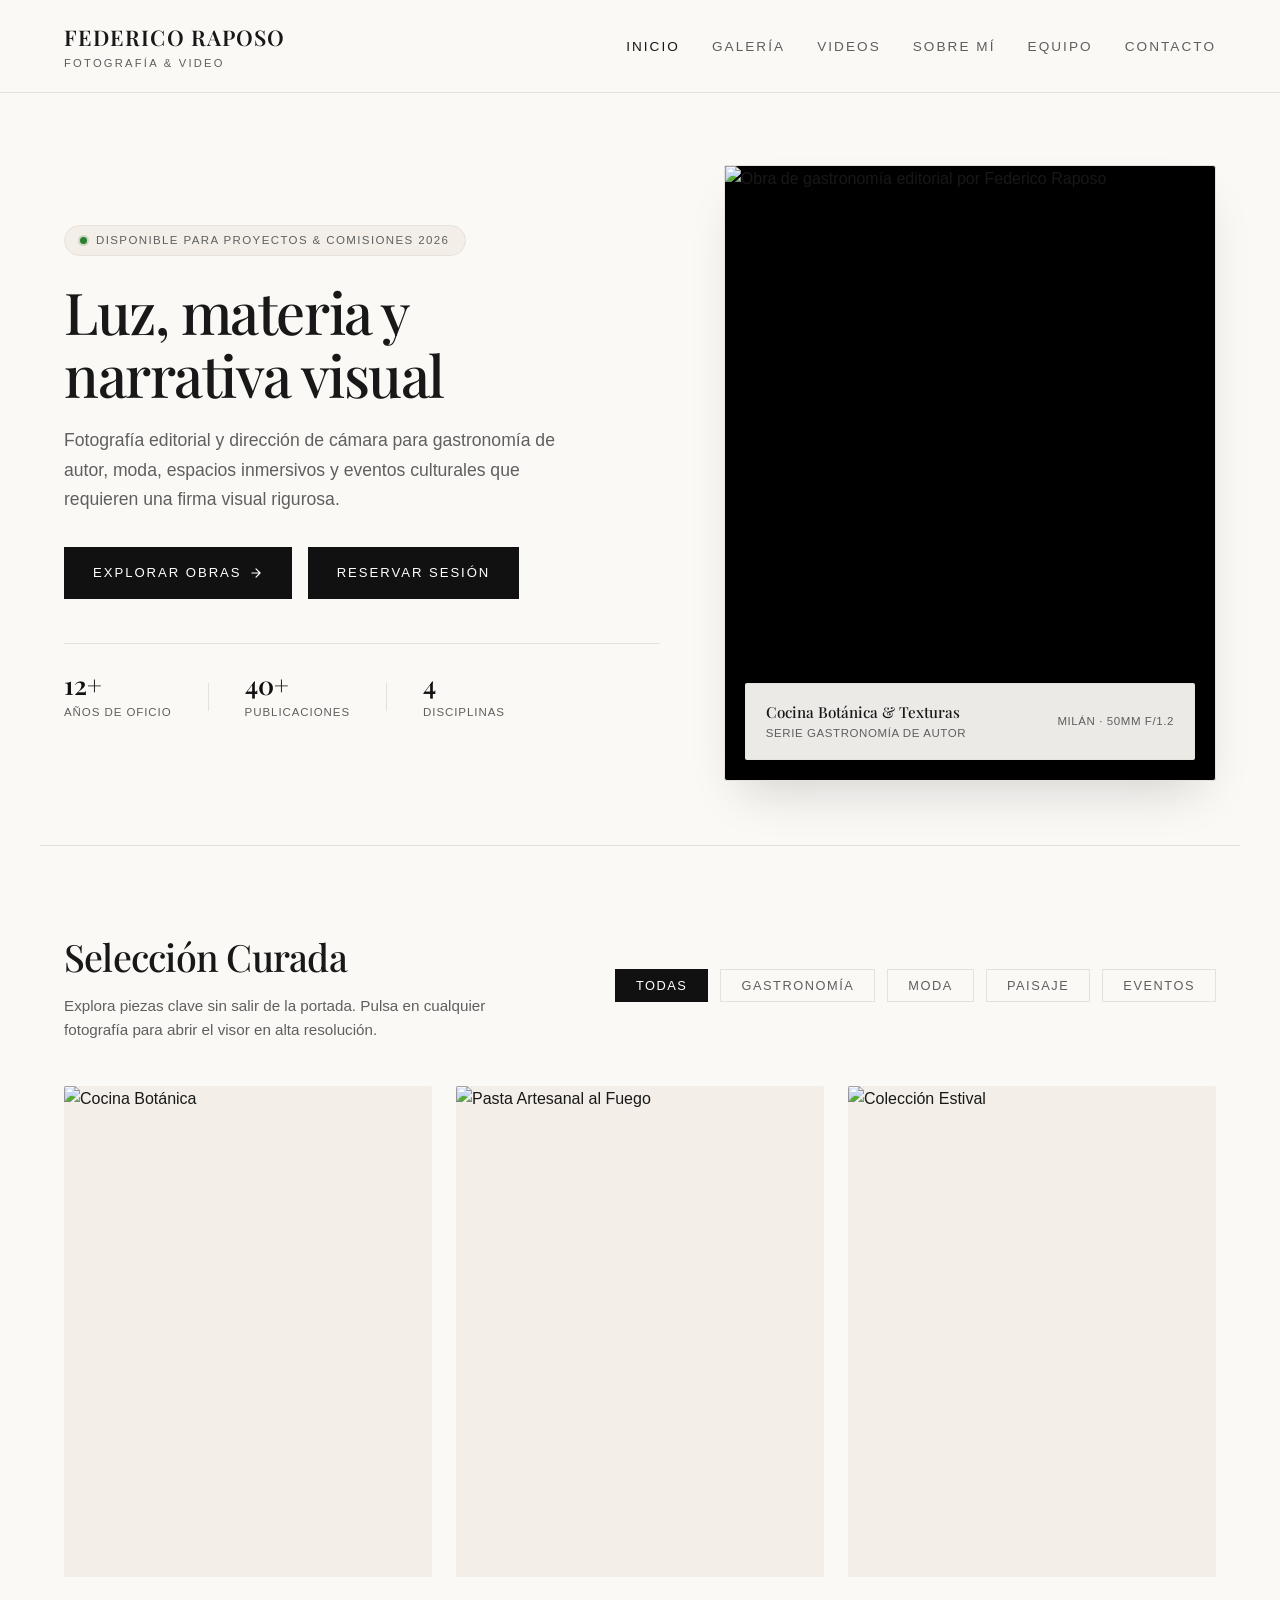
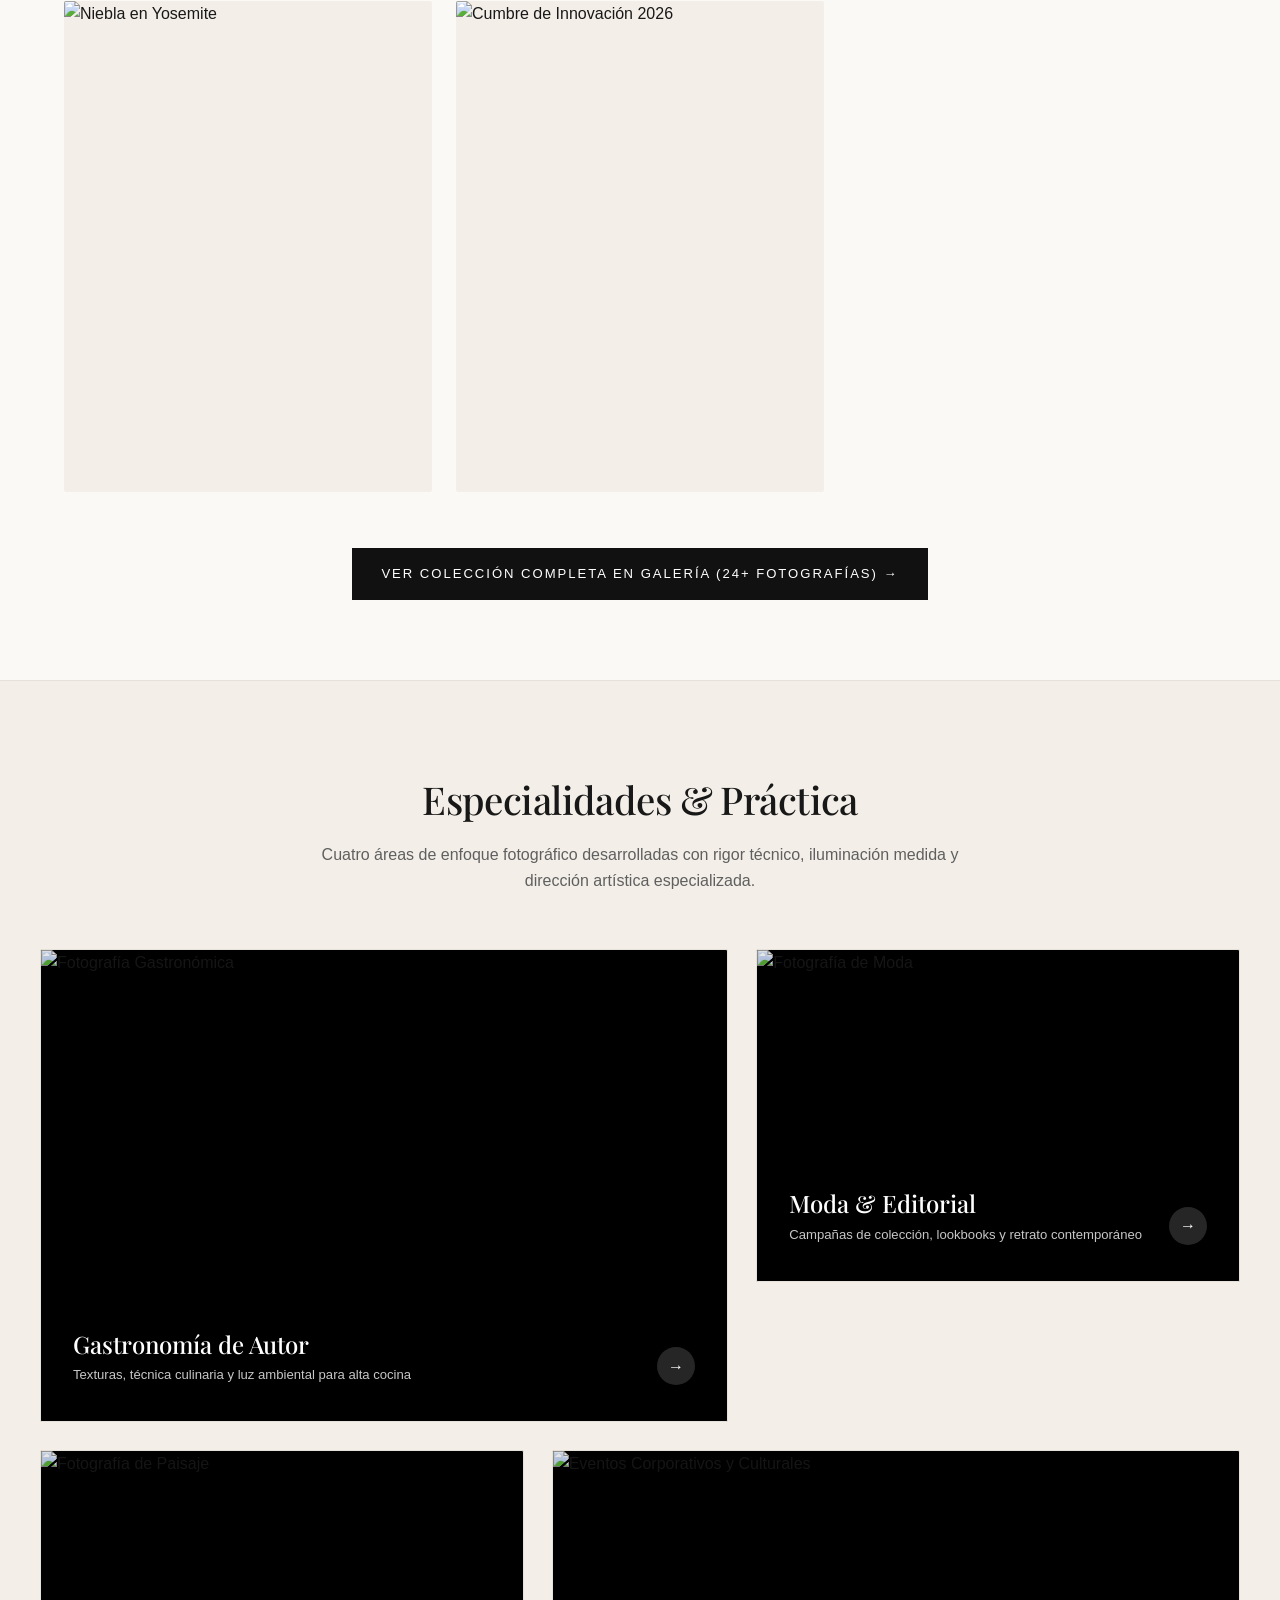
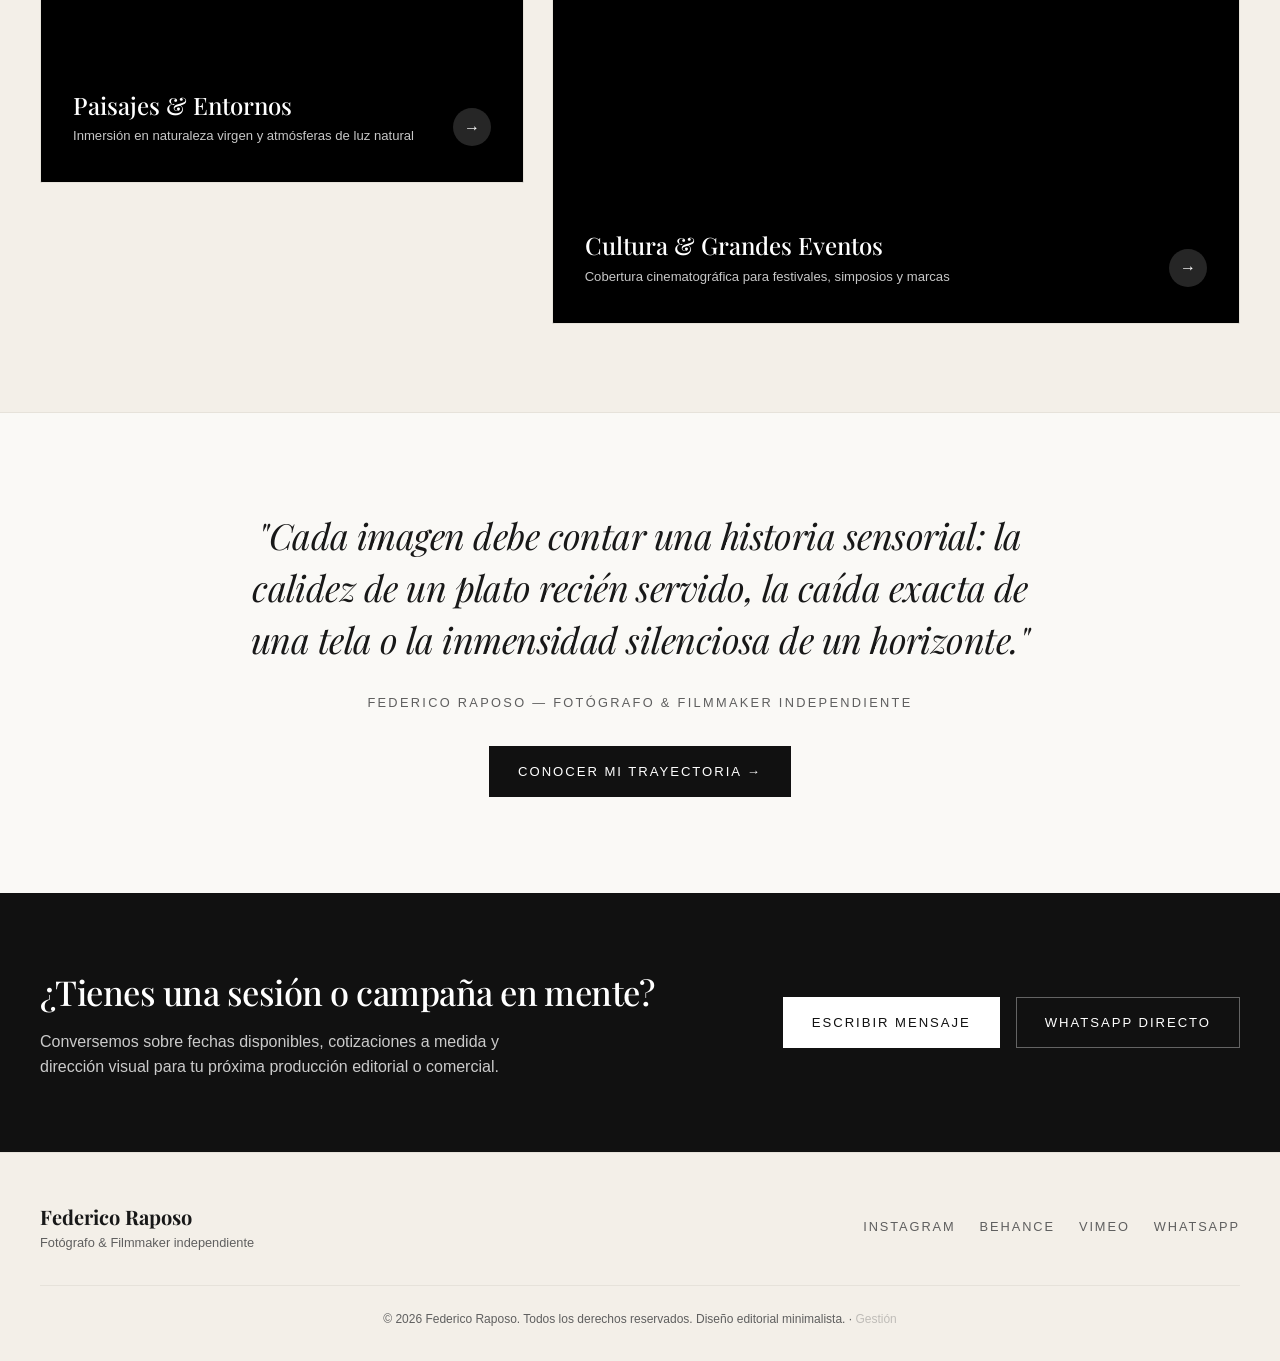
==== index.html @ 72585185 "feat: portfolio con panel de administracion Decap CMS" ====
<!DOCTYPE html>
<html lang="es">
<head>
  <meta charset="UTF-8">
  <meta name="viewport" content="width=device-width, initial-scale=1.0">
  <title>Federico Raposo | Fotógrafo Editorial & Audiovisual</title>
  <link rel="preconnect" href="https://fonts.googleapis.com">
  <link rel="preconnect" href="https://fonts.gstatic.com" crossorigin>
  <link href="https://fonts.googleapis.com/css2?family=Playfair+Display:ital,wght@0,400;0,500;0,600;1,400&display=swap" rel="stylesheet">
  <link rel="stylesheet" href="css/style.css">
</head>
<body>

  <!-- NAVEGACIÓN -->
  <header class="header">
    <div class="nav-container">
      <a href="index.html" class="logo">
        Federico Raposo
        <span>Fotografía & Video</span>
      </a>
      <button class="nav-toggle" aria-label="Abrir menú">
        <span></span>
        <span></span>
        <span></span>
      </button>
      <ul class="nav-links">
        <li><a href="index.html" class="active">Inicio</a></li>
        <li><a href="galeria.html">Galería</a></li>
        <li><a href="videos.html">Videos</a></li>
        <li><a href="sobre-mi.html">Sobre Mí</a></li>
        <li><a href="equipo.html">Equipo</a></li>
        <li><a href="contacto.html">Contacto</a></li>
      </ul>
    </div>
  </header>

  <main>
    <!-- HERO EDITORIAL SPLIT -->
    <section class="hero-editorial-section container">
      <div class="hero-editorial-grid">
        <div class="hero-text">
          <div class="status-badge">
            <span class="status-dot"></span>
            Disponible para proyectos &amp; comisiones 2026
          </div>
          <h1 class="hero-editorial-title">
            Luz, materia y narrativa visual
          </h1>
          <p class="hero-editorial-desc">
            Fotografía editorial y dirección de cámara para gastronomía de autor, moda, espacios inmersivos y eventos culturales que requieren una firma visual rigurosa.
          </p>
          <div class="hero-cta-group">
            <a href="galeria.html" class="btn">
              Explorar Obras
              <svg width="14" height="14" viewBox="0 0 24 24" fill="none" stroke="currentColor" stroke-width="2" stroke-linecap="round" stroke-linejoin="round"><path d="M5 12h14M12 5l7 7-7 7"/></svg>
            </a>
            <a href="contacto.html" class="btn btn-secondary">
              Reservar Sesión
            </a>
          </div>
          <div class="hero-stat-row">
            <div class="stat-metric">
              <span class="num">12+</span>
              <span class="label">Años de oficio</span>
            </div>
            <div class="stat-divider"></div>
            <div class="stat-metric">
              <span class="num">40+</span>
              <span class="label">Publicaciones</span>
            </div>
            <div class="stat-divider"></div>
            <div class="stat-metric">
              <span class="num">4</span>
              <span class="label">Disciplinas</span>
            </div>
          </div>
        </div>

        <div class="hero-visual-frame">
          <div class="hero-visual-wrapper">
            <img src="https://images.unsplash.com/photo-1504674900247-0877df9cc836?auto=format&fit=crop&w=1200&q=85" alt="Obra de gastronomía editorial por Federico Raposo" loading="eager">
            <div class="hero-floating-card">
              <div>
                <div class="hero-floating-title">Cocina Botánica &amp; Texturas</div>
                <div class="hero-floating-meta">Serie Gastronomía de Autor</div>
              </div>
              <div class="hero-floating-meta">Milán · 50mm f/1.2</div>
            </div>
          </div>
        </div>
      </div>
    </section>

    <!-- SELECCIÓN CURADA (INTERACTIVA EN PORTADA) -->
    <section class="container curated-section">
      <div class="curated-header">
        <div>
          <h2>Selección Curada</h2>
          <p>Explora piezas clave sin salir de la portada. Pulsa en cualquier fotografía para abrir el visor en alta resolución.</p>
        </div>
        <div class="filter-bar curated-filter-bar">
          <button class="filter-btn active" data-filter="all">Todas</button>
          <button class="filter-btn" data-filter="gastronomia">Gastronomía</button>
          <button class="filter-btn" data-filter="moda">Moda</button>
          <button class="filter-btn" data-filter="paisaje">Paisaje</button>
          <button class="filter-btn" data-filter="eventos">Eventos</button>
        </div>
      </div>

      <div class="gallery-grid">
        <!-- 01 GASTRONOMÍA -->
        <div class="gallery-item" tabindex="0" role="button" aria-label="Ver fotografía ampliada" data-category="gastronomia">
          <img src="https://images.unsplash.com/photo-1540420773420-3366772f4999?auto=format&fit=crop&w=800&q=80" alt="Ensalada Gourmet y Texturas" loading="lazy">
          <div class="gallery-overlay">
            <h3 class="gallery-title">Cocina Botánica</h3>
            <p class="gallery-meta">Gastronomía · Sony A7R V · 50mm f/1.2 GM</p>
          </div>
        </div>

        <!-- 02 MODA -->
        <div class="gallery-item" tabindex="0" role="button" aria-label="Ver fotografía ampliada" data-category="moda">
          <img src="https://images.unsplash.com/photo-1490481651871-ab68de25d43d?auto=format&fit=crop&w=800&q=80" alt="Editorial Moda Vanguardia" loading="lazy">
          <div class="gallery-overlay">
            <h3 class="gallery-title">Colección de Otoño</h3>
            <p class="gallery-meta">Moda &amp; Retrato · Hasselblad X2D · 90mm f/2.5</p>
          </div>
        </div>

        <!-- 03 PAISAJE -->
        <div class="gallery-item" tabindex="0" role="button" aria-label="Ver fotografía ampliada" data-category="paisaje">
          <img src="https://images.unsplash.com/photo-1506744038136-46273834b3fb?auto=format&fit=crop&w=800&q=80" alt="Amanecer en Valle Glaciar" loading="lazy">
          <div class="gallery-overlay">
            <h3 class="gallery-title">Valle Glaciar</h3>
            <p class="gallery-meta">Paisaje Natural · Sony A7R V · 24-70mm f/2.8 GM</p>
          </div>
        </div>

        <!-- 04 EVENTOS -->
        <div class="gallery-item" tabindex="0" role="button" aria-label="Ver fotografía ampliada" data-category="eventos">
          <img src="https://images.unsplash.com/photo-1511578314322-379afb476865?auto=format&fit=crop&w=800&q=80" alt="Cumbre Internacional de Innovación" loading="lazy">
          <div class="gallery-overlay">
            <h3 class="gallery-title">Cumbre Cultural 2025</h3>
            <p class="gallery-meta">Eventos &amp; Cultura · Sony A1 · 70-200mm f/2.8 GM II</p>
          </div>
        </div>

        <!-- 05 GASTRONOMÍA -->
        <div class="gallery-item" tabindex="0" role="button" aria-label="Ver fotografía ampliada" data-category="gastronomia">
          <img src="https://images.unsplash.com/photo-1555396273-367ea4eb4db5?auto=format&fit=crop&w=800&q=80" alt="Servicio de Mesa y Emplatado" loading="lazy">
          <div class="gallery-overlay">
            <h3 class="gallery-title">Mesa de Degustación</h3>
            <p class="gallery-meta">Gastronomía · Sony A7R V · 35mm f/1.4 GM</p>
          </div>
        </div>

        <!-- 06 MODA -->
        <div class="gallery-item" tabindex="0" role="button" aria-label="Ver fotografía ampliada" data-category="moda">
          <img src="https://images.unsplash.com/photo-1539571696357-5a69c17a67c6?auto=format&fit=crop&w=800&q=80" alt="Retrato Editorial Luz Natural" loading="lazy">
          <div class="gallery-overlay">
            <h3 class="gallery-title">Retrato en Contraluz</h3>
            <p class="gallery-meta">Moda &amp; Retrato · Leica SL2 · 50mm f/1.4</p>
          </div>
        </div>
      </div>

      <div class="curated-footer-cta">
        <a href="galeria.html" class="btn btn-secondary">
          Ver Colección Completa en Galería (24+ Fotografías) &rarr;
        </a>
      </div>
    </section>

    <!-- MOSAICO ASIMÉTRICO DE DISCIPLINAS (SERIES) -->
    <section class="series-section">
      <div class="series-header">
        <h2>Especialidades &amp; Práctica</h2>
        <p>Cuatro áreas de enfoque fotográfico desarrolladas con rigor técnico, iluminación medida y dirección artística especializada.</p>
      </div>

      <div class="series-mosaic">
        <!-- GASTRONOMÍA (GRANDE) -->
        <a href="galeria.html#gastronomia" class="mosaic-card mosaic-card--gastronomia">
          <img src="https://images.unsplash.com/photo-1504674900247-0877df9cc836?auto=format&fit=crop&w=1000&q=80" alt="Fotografía Gastronómica" loading="lazy">
          <div class="mosaic-info">
            <div>
              <h3>Gastronomía de Autor</h3>
              <p>Texturas, técnica culinaria y luz ambiental para alta cocina</p>
            </div>
            <div class="mosaic-arrow" aria-hidden="true">&rarr;</div>
          </div>
        </a>

        <!-- MODA -->
        <a href="galeria.html#moda" class="mosaic-card mosaic-card--moda">
          <img src="https://images.unsplash.com/photo-1490481651871-ab68de25d43d?auto=format&fit=crop&w=800&q=80" alt="Fotografía de Moda" loading="lazy">
          <div class="mosaic-info">
            <div>
              <h3>Moda &amp; Editorial</h3>
              <p>Campañas de colección, lookbooks y retrato contemporáneo</p>
            </div>
            <div class="mosaic-arrow" aria-hidden="true">&rarr;</div>
          </div>
        </a>

        <!-- PAISAJE -->
        <a href="galeria.html#paisaje" class="mosaic-card mosaic-card--paisaje">
          <img src="https://images.unsplash.com/photo-1506744038136-46273834b3fb?auto=format&fit=crop&w=800&q=80" alt="Fotografía de Paisaje" loading="lazy">
          <div class="mosaic-info">
            <div>
              <h3>Paisajes &amp; Entornos</h3>
              <p>Inmersión en naturaleza virgen y atmósferas de luz natural</p>
            </div>
            <div class="mosaic-arrow" aria-hidden="true">&rarr;</div>
          </div>
        </a>

        <!-- EVENTOS (ANCHO) -->
        <a href="galeria.html#eventos" class="mosaic-card mosaic-card--eventos">
          <img src="https://images.unsplash.com/photo-1511578314322-379afb476865?auto=format&fit=crop&w=1000&q=80" alt="Eventos Corporativos y Culturales" loading="lazy">
          <div class="mosaic-info">
            <div>
              <h3>Cultura &amp; Grandes Eventos</h3>
              <p>Cobertura cinematográfica para festivales, simposios y marcas</p>
            </div>
            <div class="mosaic-arrow" aria-hidden="true">&rarr;</div>
          </div>
        </a>
      </div>
    </section>

    <!-- MANIFIESTO EDITORIAL -->
    <section class="manifesto-section">
      <div class="manifesto-content">
        <blockquote class="manifesto-quote">
          "Cada imagen debe contar una historia sensorial: la calidez de un plato recién servido, la caída exacta de una tela o la inmensidad silenciosa de un horizonte."
        </blockquote>
        <p class="manifesto-author">Federico Raposo — Fotógrafo &amp; Filmmaker Independiente</p>
        <a href="sobre-mi.html" class="btn btn-secondary">Conocer mi trayectoria &rarr;</a>
      </div>
    </section>

    <!-- STRIP DE CONTACTO RÁPIDO (USER COMFORT) -->
    <section class="contact-fast-strip">
      <div class="contact-fast-container">
        <div class="contact-fast-text">
          <h2>¿Tienes una sesión o campaña en mente?</h2>
          <p>Conversemos sobre fechas disponibles, cotizaciones a medida y dirección visual para tu próxima producción editorial o comercial.</p>
        </div>
        <div class="contact-fast-actions">
          <a href="contacto.html" class="btn btn-white">
            Escribir Mensaje
          </a>
          <a href="https://wa.me/" target="_blank" rel="noopener" class="btn btn-outline-white">
            WhatsApp Directo
          </a>
        </div>
      </div>
    </section>
  </main>

  <!-- MODAL LIGHTBOX (VISOR EN PANTALLA COMPLETA) -->
  <div id="lightbox" class="lightbox" role="dialog" aria-modal="true" aria-label="Visor de fotografía">
    <button class="lightbox-close" aria-label="Cerrar visor">&times;</button>
    <div class="lightbox-content">
      <img id="lightbox-img" src="data:image/svg+xml,%3Csvg xmlns='http://www.w3.org/2000/svg' viewBox='0 0 1 1'%3E%3C/svg%3E" alt="Ampliación de fotografía">
      <div id="lightbox-caption" class="lightbox-caption"></div>
    </div>
  </div>

  <!-- PIE DE PÁGINA -->
  <footer class="footer">
    <div class="footer-content">
      <div class="footer-brand">
        <h4>Federico Raposo</h4>
        <p>Fotógrafo &amp; Filmmaker independiente</p>
      </div>
      <div class="footer-social">
        <a href="#" target="_blank" rel="noopener">Instagram</a>
        <a href="#" target="_blank" rel="noopener">Behance</a>
        <a href="#" target="_blank" rel="noopener">Vimeo</a>
        <a href="https://wa.me/" target="_blank" rel="noopener">WhatsApp</a>
      </div>
    </div>
    <p class="footer-copy">&copy; 2026 Federico Raposo. Todos los derechos reservados. Diseño editorial minimalista. · <a href="admin/" style="opacity: 0.35; font-size: 0.75rem; color: inherit; text-decoration: none;" title="Panel de gestión de fotos">Gestión</a></p>
  </footer>

  <!-- Netlify Identity (Gestión de acceso y redirección a /admin/) -->
  <script src="https://identity.netlify.com/v1/netlify-identity-widget.js"></script>
  <script>
    if (window.netlifyIdentity) {
      window.netlifyIdentity.on("init", (user) => {
        if (!user) {
          window.netlifyIdentity.on("login", () => {
            document.location.href = "/admin/";
          });
        }
      });
    }
  </script>
  <script src="js/main.js"></script>
</body>
</html>
---- css/style.css ----
/* ==========================================================================
   PORTFOLIO DE FOTOGRAFÍA - ESTILO MINIMALISTA CLARO
   ========================================================================== */

:root {
  --bg: #faf9f6;
  --bg-card: #ffffff;
  --bg-alt: #f3efe8;
  --text: #181818;
  --text-muted: #5f5f5f;
  --border: #e6e2da;
  --accent: #111111;
  --accent-light: #f0ece3;
  --font-serif: "Playfair Display", Georgia, "Times New Roman", serif;
  --font-sans: -apple-system, BlinkMacSystemFont, "Segoe UI", Roboto, "Helvetica Neue", Arial, sans-serif;
  --max-width: 1200px;
  --ease-out: cubic-bezier(0.23, 1, 0.32, 1);
  --transition: background-color 0.25s var(--ease-out), color 0.25s var(--ease-out), border-color 0.25s var(--ease-out);
}

* {
  box-sizing: border-box;
  margin: 0;
  padding: 0;
}

html {
  scroll-behavior: smooth;
  scroll-padding-top: 90px;
}

body {
  font-family: var(--font-sans);
  background-color: var(--bg);
  color: var(--text);
  line-height: 1.6;
  min-height: 100vh;
  display: flex;
  flex-direction: column;
}

img {
  max-width: 100%;
  height: auto;
  display: block;
}

a {
  color: inherit;
  text-decoration: none;
  transition: var(--transition);
}

/* --------------------------------------------------------------------------
   HEADER & NAVEGACIÓN
   -------------------------------------------------------------------------- */
.header {
  position: sticky;
  top: 0;
  background-color: rgba(250, 249, 246, 0.95);
  backdrop-filter: blur(8px);
  border-bottom: 1px solid var(--border);
  z-index: 100;
}

.nav-container {
  max-width: var(--max-width);
  margin: 0 auto;
  padding: 1.25rem 1.5rem;
  display: flex;
  justify-content: space-between;
  align-items: center;
}

.logo {
  font-family: var(--font-serif);
  font-size: 1.35rem;
  font-weight: 600;
  letter-spacing: 0.05em;
  text-transform: uppercase;
}

.logo span {
  display: block;
  font-family: var(--font-sans);
  font-size: 0.7rem;
  font-weight: 400;
  color: var(--text-muted);
  letter-spacing: 0.2em;
}

.nav-links {
  display: flex;
  list-style: none;
  gap: 2rem;
  align-items: center;
}

.nav-links a {
  font-size: 0.85rem;
  text-transform: uppercase;
  letter-spacing: 0.15em;
  color: var(--text-muted);
  font-weight: 500;
  padding-bottom: 4px;
  position: relative;
}

.nav-links a:hover,
.nav-links a.active {
  color: var(--text);
}

.nav-links a::after {
  content: "";
  position: absolute;
  left: 0;
  bottom: 0;
  width: 0;
  height: 1.5px;
  background-color: var(--accent);
  transition: transform 0.3s var(--ease-out);
}

.nav-links a:hover::after,
.nav-links a.active::after {
  transform: scaleX(1);
}

.nav-toggle {
  display: none;
  background: none;
  border: none;
  cursor: pointer;
  padding: 0.5rem;
  flex-direction: column;
  gap: 5px;
}

.nav-toggle span {
  display: block;
  width: 24px;
  height: 2px;
  background-color: var(--text);
  transition: transform 0.3s var(--ease-out), opacity 0.25s ease;
}

/* --------------------------------------------------------------------------
   LAYOUT & SECCIONES GENERALES
   -------------------------------------------------------------------------- */
main {
  flex: 1;
}

.container {
  max-width: var(--max-width);
  margin: 0 auto;
  padding: 3rem 1.5rem;
}

.page-header {
  text-align: center;
  margin-bottom: 3.5rem;
}

.page-header h1 {
  font-family: var(--font-serif);
  font-size: 2.75rem;
  font-weight: 500;
  margin-bottom: 0.75rem;
  letter-spacing: -0.01em;
}

.page-header p {
  color: var(--text-muted);
  font-size: 1.05rem;
  max-width: 65ch;
  margin: 0 auto;
}

.btn {
  display: inline-block;
  padding: 0.85rem 1.75rem;
  background-color: var(--accent);
  color: #ffffff;
  font-size: 0.85rem;
  text-transform: uppercase;
  letter-spacing: 0.15em;
  border: 1px solid var(--accent);
  cursor: pointer;
  transition: background-color 0.25s var(--ease-out), color 0.25s var(--ease-out), border-color 0.25s var(--ease-out);
}

.btn:hover {
  background-color: transparent;
  color: var(--accent);
}

.btn:active {
  transform: scale(0.97);
}

.btn-secondary {
  background-color: transparent;
  color: var(--accent);
  border-color: var(--border);
}

.btn-secondary:hover {
  border-color: var(--accent);
}

/* --------------------------------------------------------------------------
   PORTADA EDITORIAL (INDEX) - NUEVO SISTEMA VISUAL
   -------------------------------------------------------------------------- */
.hero-editorial-section {
  padding: 4.5rem 1.5rem 4rem;
  border-bottom: 1px solid var(--border);
}

.hero-editorial-grid {
  display: grid;
  grid-template-columns: 1.15fr 0.95fr;
  gap: 4rem;
  align-items: center;
}

.status-badge {
  display: inline-flex;
  align-items: center;
  gap: 0.55rem;
  font-size: 0.72rem;
  letter-spacing: 0.12em;
  text-transform: uppercase;
  color: var(--text-muted);
  background-color: var(--bg-alt);
  border: 1px solid var(--border);
  padding: 0.35rem 0.95rem;
  border-radius: 999px;
  margin-bottom: 1.5rem;
  width: fit-content;
}

.status-dot {
  width: 7px;
  height: 7px;
  background-color: #2e7d32;
  border-radius: 50%;
  box-shadow: 0 0 0 2px rgba(46, 125, 50, 0.2);
}

.hero-editorial-title {
  font-family: var(--font-serif);
  font-size: clamp(2.5rem, 4.5vw, 3.85rem);
  font-weight: 500;
  line-height: 1.08;
  letter-spacing: -0.025em;
  margin-bottom: 1.35rem;
  text-wrap: balance;
  color: var(--text);
}

.hero-editorial-desc {
  font-size: 1.1rem;
  color: var(--text-muted);
  line-height: 1.68;
  max-width: 54ch;
  margin-bottom: 2rem;
}

.hero-cta-group {
  display: flex;
  align-items: center;
  gap: 1rem;
  flex-wrap: wrap;
  margin-bottom: 2.75rem;
}

.btn {
  display: inline-flex;
  align-items: center;
  gap: 0.45rem;
  padding: 0.9rem 1.75rem;
  background-color: var(--accent);
  color: #ffffff;
  font-size: 0.82rem;
  text-transform: uppercase;
  letter-spacing: 0.15em;
  border: 1px solid var(--accent);
  cursor: pointer;
  transition: transform 0.15s cubic-bezier(0.16, 1, 0.3, 1), background-color 0.2s ease, border-color 0.2s ease, color 0.2s ease;
}

.btn svg {
  transition: transform 0.25s var(--ease-out);
}

.btn:hover svg {
  transform: translateX(3px);
}

.hero-stat-row {
  display: flex;
  align-items: center;
  gap: 2.25rem;
  padding-top: 1.75rem;
  border-top: 1px solid var(--border);
}

.stat-metric {
  display: flex;
  flex-direction: column;
}

.stat-metric .num {
  font-family: var(--font-serif);
  font-size: 1.6rem;
  font-weight: 600;
  color: var(--accent);
  line-height: 1;
}

.stat-metric .label {
  font-size: 0.72rem;
  color: var(--text-muted);
  text-transform: uppercase;
  letter-spacing: 0.08em;
  margin-top: 0.35rem;
}

.stat-divider {
  width: 1px;
  height: 28px;
  background-color: var(--border);
}

/* Marco visual del Hero */
.hero-visual-frame {
  position: relative;
}

.hero-visual-wrapper {
  position: relative;
  border-radius: 3px;
  overflow: hidden;
  background-color: #000;
  aspect-ratio: 4 / 5;
  box-shadow: 0 24px 48px -18px rgba(18, 18, 18, 0.18);
  border: 1px solid var(--border);
}

.hero-visual-wrapper img {
  width: 100%;
  height: 100%;
  object-fit: cover;
  transition: transform 0.7s cubic-bezier(0.16, 1, 0.3, 1);
}

.hero-visual-wrapper:hover img {
  transform: scale(1.03);
}

.hero-floating-card {
  position: absolute;
  bottom: 1.25rem;
  left: 1.25rem;
  right: 1.25rem;
  background: rgba(250, 249, 246, 0.94);
  backdrop-filter: blur(12px);
  -webkit-backdrop-filter: blur(12px);
  padding: 1rem 1.25rem;
  border: 1px solid rgba(230, 226, 218, 0.8);
  border-radius: 2px;
  display: flex;
  justify-content: space-between;
  align-items: center;
  gap: 1rem;
}

.hero-floating-title {
  font-family: var(--font-serif);
  font-size: 0.95rem;
  font-weight: 500;
  color: var(--text);
}

.hero-floating-meta {
  font-size: 0.72rem;
  color: var(--text-muted);
  letter-spacing: 0.05em;
  text-transform: uppercase;
  white-space: nowrap;
}

/* --------------------------------------------------------------------------
   SELECCIÓN CURADA (HOME INTERACTIVA)
   -------------------------------------------------------------------------- */
.curated-section {
  padding-top: 5rem;
  padding-bottom: 5rem;
}

.curated-header {
  display: flex;
  justify-content: space-between;
  align-items: flex-end;
  margin-bottom: 2.75rem;
  gap: 2rem;
  flex-wrap: wrap;
}

.curated-header h2 {
  font-family: var(--font-serif);
  font-size: 2.35rem;
  font-weight: 500;
  letter-spacing: -0.02em;
  margin-bottom: 0.5rem;
}

.curated-header p {
  color: var(--text-muted);
  font-size: 0.95rem;
  max-width: 52ch;
  line-height: 1.6;
}

.curated-filter-bar {
  margin-bottom: 0;
}

.curated-footer-cta {
  text-align: center;
  margin-top: 3.5rem;
}

/* --------------------------------------------------------------------------
   MOSAICO ASIMÉTRICO DE DISCIPLINAS (SERIES)
   -------------------------------------------------------------------------- */
.series-section {
  background-color: var(--bg-alt);
  padding: 5.5rem 1.5rem;
  border-top: 1px solid var(--border);
  border-bottom: 1px solid var(--border);
}

.series-header {
  text-align: center;
  max-width: 650px;
  margin: 0 auto 3.5rem;
}

.series-header h2 {
  font-family: var(--font-serif);
  font-size: 2.4rem;
  font-weight: 500;
  letter-spacing: -0.015em;
  margin-bottom: 0.75rem;
}

.series-header p {
  color: var(--text-muted);
  font-size: 1rem;
}

.series-mosaic {
  max-width: var(--max-width);
  margin: 0 auto;
  display: grid;
  grid-template-columns: repeat(12, 1fr);
  gap: 1.75rem;
}

.mosaic-card {
  position: relative;
  overflow: hidden;
  border-radius: 2px;
  background-color: #000;
  display: block;
  text-decoration: none;
  border: 1px solid var(--border);
  transition: transform 0.3s cubic-bezier(0.16, 1, 0.3, 1), box-shadow 0.3s cubic-bezier(0.16, 1, 0.3, 1);
}

.mosaic-card:active {
  transform: scale(0.985);
}

.mosaic-card img {
  width: 100%;
  height: 100%;
  object-fit: cover;
  transition: transform 0.65s cubic-bezier(0.16, 1, 0.3, 1), opacity 0.3s ease;
  opacity: 0.9;
}

.mosaic-card:hover img {
  transform: scale(1.04);
  opacity: 0.8;
}

.mosaic-info {
  position: absolute;
  inset: auto 0 0 0;
  padding: 2.25rem 2rem;
  background: linear-gradient(to top, rgba(0, 0, 0, 0.85) 0%, rgba(0, 0, 0, 0.35) 60%, transparent 100%);
  color: #ffffff;
  display: flex;
  justify-content: space-between;
  align-items: flex-end;
}

.mosaic-info h3 {
  font-family: var(--font-serif);
  font-size: 1.5rem;
  font-weight: 500;
  line-height: 1.2;
}

.mosaic-info p {
  font-size: 0.82rem;
  color: rgba(255, 255, 255, 0.78);
  margin-top: 0.35rem;
}

.mosaic-arrow {
  width: 38px;
  height: 38px;
  border-radius: 50%;
  background: rgba(255, 255, 255, 0.15);
  backdrop-filter: blur(6px);
  -webkit-backdrop-filter: blur(6px);
  display: flex;
  align-items: center;
  justify-content: center;
  transition: transform 0.25s var(--ease-out), background-color 0.25s var(--ease-out), color 0.25s ease;
  flex-shrink: 0;
  color: #ffffff;
}

.mosaic-card:hover .mosaic-arrow {
  transform: translateX(4px);
  background: #ffffff;
  color: #111111;
}

/* Distribución asimétrica editorial */
.mosaic-card--gastronomia {
  grid-column: span 7;
  aspect-ratio: 16 / 11;
}

.mosaic-card--moda {
  grid-column: span 5;
  aspect-ratio: 16 / 11;
}

.mosaic-card--paisaje {
  grid-column: span 5;
  aspect-ratio: 16 / 11;
}

.mosaic-card--eventos {
  grid-column: span 7;
  aspect-ratio: 16 / 11;
}

/* --------------------------------------------------------------------------
   FILOSOFÍA / MANIFIESTO
   -------------------------------------------------------------------------- */
.manifesto-section {
  padding: 6rem 1.5rem;
  text-align: center;
  background-color: var(--bg);
}

.manifesto-content {
  max-width: 780px;
  margin: 0 auto;
}

.manifesto-quote {
  font-family: var(--font-serif);
  font-size: clamp(1.6rem, 3.2vw, 2.25rem);
  line-height: 1.45;
  font-style: italic;
  margin-bottom: 1.75rem;
  color: var(--text);
  letter-spacing: -0.015em;
}

.manifesto-author {
  font-size: 0.8rem;
  letter-spacing: 0.18em;
  text-transform: uppercase;
  color: var(--text-muted);
  margin-bottom: 2rem;
}

/* --------------------------------------------------------------------------
   STRIP DE CONTACTO RÁPIDO (USER COMFORT)
   -------------------------------------------------------------------------- */
.contact-fast-strip {
  background-color: var(--accent);
  color: #ffffff;
  padding: 4.5rem 1.5rem;
}

.contact-fast-container {
  max-width: var(--max-width);
  margin: 0 auto;
  display: flex;
  justify-content: space-between;
  align-items: center;
  gap: 2.5rem;
  flex-wrap: wrap;
}

.contact-fast-text h2 {
  font-family: var(--font-serif);
  font-size: 2.15rem;
  font-weight: 500;
  margin-bottom: 0.5rem;
  color: #ffffff;
  letter-spacing: -0.015em;
}

.contact-fast-text p {
  color: rgba(255, 255, 255, 0.78);
  font-size: 1rem;
  max-width: 52ch;
  line-height: 1.6;
}

.contact-fast-actions {
  display: flex;
  gap: 1rem;
  flex-wrap: wrap;
}

.btn-white {
  background-color: #ffffff;
  color: #111111;
  border-color: #ffffff;
}

.btn-white:hover {
  background-color: transparent;
  color: #ffffff;
}

.btn-outline-white {
  background-color: transparent;
  color: #ffffff;
  border-color: rgba(255, 255, 255, 0.35);
}

.btn-outline-white:hover {
  border-color: #ffffff;
}

/* --------------------------------------------------------------------------
   GALERÍA CON FILTROS
   -------------------------------------------------------------------------- */
.filter-bar {
  display: flex;
  justify-content: center;
  flex-wrap: wrap;
  gap: 0.75rem;
  margin-bottom: 2.5rem;
}

.filter-btn {
  background: none;
  border: 1px solid var(--border);
  padding: 0.5rem 1.25rem;
  font-size: 0.8rem;
  text-transform: uppercase;
  letter-spacing: 0.12em;
  cursor: pointer;
  color: var(--text-muted);
  transition: background-color 0.25s var(--ease-out), color 0.25s var(--ease-out), border-color 0.25s var(--ease-out);
}

.filter-btn {
  background: none;
  border: 1px solid var(--border);
  padding: 0.5rem 1.25rem;
  font-size: 0.8rem;
  text-transform: uppercase;
  letter-spacing: 0.12em;
  cursor: pointer;
  color: var(--text-muted);
  transition: background-color 0.25s var(--ease-out), color 0.25s var(--ease-out), border-color 0.25s var(--ease-out);
}

.filter-btn:hover,
.filter-btn.active {
  background-color: var(--accent);
  color: #ffffff;
  border-color: var(--accent);
}

.filter-btn:active {
  transform: scale(0.96);
}

.gallery-grid {
  display: grid;
  grid-template-columns: repeat(auto-fill, minmax(320px, 1fr));
  gap: 1.5rem;
}

.gallery-item {
  position: relative;
  overflow: hidden;
  background-color: var(--bg-alt);
  aspect-ratio: 3 / 4;
  cursor: pointer;
  border-radius: 2px;
  display: block;
}

.gallery-item img {
  width: 100%;
  height: 100%;
  object-fit: cover;
  transition: transform 0.4s var(--ease-out);
}

.gallery-item:hover img {
  transform: scale(1.04);
}

.gallery-overlay {
  position: absolute;
  inset: 0;
  background: rgba(0, 0, 0, 0.45);
  display: flex;
  flex-direction: column;
  justify-content: flex-end;
  padding: 1.5rem;
  color: #ffffff;
  opacity: 0;
  transition: opacity 0.35s var(--ease-out);
}

.gallery-item:focus-visible {
  outline: 2px solid var(--accent);
  outline-offset: 2px;
}

.gallery-item:hover .gallery-overlay,
.gallery-item:focus-visible .gallery-overlay {
  opacity: 1;
}

.gallery-overlay h3,
.gallery-overlay h4 {
  font-family: var(--font-serif);
  font-size: 1.25rem;
  font-weight: 400;
  margin-bottom: 0.25rem;
  color: #ffffff;
}

.gallery-overlay span,
.gallery-overlay .gallery-meta {
  font-size: 0.78rem;
  letter-spacing: 0.02em;
  color: rgba(255, 255, 255, 0.85);
}

.gallery-overlay .gear-tag {
  font-size: 0.7rem;
  opacity: 0.7;
  margin-top: 0.3rem;
  font-style: italic;
}

/* --------------------------------------------------------------------------
   VIDEOS & REELS
   -------------------------------------------------------------------------- */
.videos-grid {
  display: grid;
  grid-template-columns: repeat(auto-fit, minmax(350px, 1fr));
  gap: 2rem;
}

.video-card {
  background-color: var(--bg-card);
  border: 1px solid var(--border);
  overflow: hidden;
  border-radius: 2px;
}

.video-wrapper {
  position: relative;
  aspect-ratio: 16 / 9;
  background-color: #000000;
  overflow: hidden;
}

.video-wrapper video {
  width: 100%;
  height: 100%;
  object-fit: cover;
}

.video-meta {
  padding: 1.25rem 1.5rem;
}

.video-tag {
  font-size: 0.7rem;
  text-transform: uppercase;
  letter-spacing: 0.15em;
  color: var(--text-muted);
  display: block;
  margin-bottom: 0.4rem;
}

.video-meta h3 {
  font-family: var(--font-serif);
  font-size: 1.35rem;
  font-weight: 500;
  margin-bottom: 0.5rem;
}

.video-meta p {
  font-size: 0.9rem;
  color: var(--text-muted);
}

/* --------------------------------------------------------------------------
   SOBRE MÍ (BIOGRAFÍA)
   -------------------------------------------------------------------------- */
.about-grid {
  display: grid;
  grid-template-columns: 1fr 1.2fr;
  gap: 4rem;
  align-items: center;
}

.about-photo img {
  width: 100%;
  aspect-ratio: 3 / 4;
  object-fit: cover;
  border-radius: 2px;
}

.about-content h2 {
  font-family: var(--font-serif);
  font-size: 2.4rem;
  font-weight: 500;
  margin-bottom: 1.25rem;
  line-height: 1.2;
}

.about-lead {
  font-size: 1.15rem;
  color: var(--text);
  font-weight: 400;
  margin-bottom: 1.25rem;
  line-height: 1.7;
}

.about-content p {
  color: var(--text-muted);
  margin-bottom: 1.25rem;
  line-height: 1.8;
}

.about-stats {
  display: grid;
  grid-template-columns: repeat(3, 1fr);
  gap: 1.5rem;
  margin-top: 2.5rem;
  padding-top: 2rem;
  border-top: 1px solid var(--border);
}

.stat-item h3 {
  font-family: var(--font-serif);
  font-size: 2rem;
  font-weight: 500;
  color: var(--accent);
}

.stat-item p {
  font-size: 0.8rem;
  text-transform: uppercase;
  letter-spacing: 0.1em;
  color: var(--text-muted);
  margin-bottom: 0;
}

/* --------------------------------------------------------------------------
   EQUIPO & HERRAMIENTAS
   -------------------------------------------------------------------------- */
.gear-grid {
  display: grid;
  grid-template-columns: repeat(auto-fit, minmax(280px, 1fr));
  gap: 2rem;
}

.gear-category {
  background-color: var(--bg-card);
  border: 1px solid var(--border);
  padding: 2rem;
  border-radius: 2px;
}

.gear-category h3 {
  font-family: var(--font-serif);
  font-size: 1.35rem;
  margin-bottom: 1.25rem;
  padding-bottom: 0.75rem;
  border-bottom: 1px solid var(--border);
  display: flex;
  align-items: center;
  gap: 0.75rem;
}

.gear-list {
  list-style: none;
}

.gear-item {
  padding: 0.85rem 0;
  border-bottom: 1px dashed var(--border);
}

.gear-item:last-child {
  border-bottom: none;
}

.gear-name {
  font-weight: 500;
  font-size: 0.95rem;
  display: block;
}

.gear-desc {
  font-size: 0.8rem;
  color: var(--text-muted);
}

/* --------------------------------------------------------------------------
   CONTACTO
   -------------------------------------------------------------------------- */
.contact-grid {
  display: grid;
  grid-template-columns: 1fr 1.3fr;
  gap: 4rem;
}

.contact-info h2 {
  font-family: var(--font-serif);
  font-size: 2.2rem;
  margin-bottom: 1rem;
}

.contact-info p {
  color: var(--text-muted);
  margin-bottom: 2rem;
  line-height: 1.7;
}

.contact-details {
  list-style: none;
  margin-bottom: 2rem;
}

.contact-details li {
  margin-bottom: 1rem;
  font-size: 0.95rem;
}

.contact-details strong {
  display: block;
  font-size: 0.75rem;
  text-transform: uppercase;
  letter-spacing: 0.15em;
  color: var(--text-muted);
}

.contact-form {
  background-color: var(--bg-card);
  padding: 2.5rem;
  border: 1px solid var(--border);
  border-radius: 2px;
}

.form-group {
  margin-bottom: 1.5rem;
}

.form-group label {
  display: block;
  font-size: 0.75rem;
  text-transform: uppercase;
  letter-spacing: 0.12em;
  color: var(--text);
  margin-bottom: 0.5rem;
  font-weight: 500;
}

.form-control {
  width: 100%;
  padding: 0.85rem 1rem;
  background-color: var(--bg);
  border: 1px solid var(--border);
  font-family: inherit;
  font-size: 0.95rem;
  color: var(--text);
  transition: var(--transition);
}

.form-control:focus {
  outline: none;
  border-color: var(--accent);
  background-color: #ffffff;
}

textarea.form-control {
  resize: vertical;
  min-height: 130px;
}

/* --------------------------------------------------------------------------
   MODAL LIGHTBOX (VISOR DE FOTOS)
   -------------------------------------------------------------------------- */
.lightbox {
  position: fixed;
  inset: 0;
  background-color: rgba(18, 18, 18, 0.92);
  z-index: 999;
  display: none;
  align-items: center;
  justify-content: center;
  padding: 2rem;
}

.lightbox.active {
  display: flex;
}

.lightbox-content {
  max-width: 90vw;
  max-height: 85vh;
  position: relative;
  text-align: center;
}

.lightbox-content img {
  max-height: 80vh;
  max-width: 90vw;
  margin: 0 auto;
  box-shadow: 0 10px 40px rgba(0, 0, 0, 0.5);
}

.lightbox-caption {
  color: #ffffff;
  margin-top: 1rem;
  font-size: 0.9rem;
  font-family: var(--font-serif);
  letter-spacing: 0.05em;
}

.lightbox-close {
  position: absolute;
  top: 1.5rem;
  right: 2rem;
  background: none;
  border: none;
  color: #ffffff;
  font-size: 2.5rem;
  cursor: pointer;
  line-height: 1;
  transition: var(--transition);
}

.lightbox-close:hover {
  opacity: 0.7;
}

/* --------------------------------------------------------------------------
   NAVEGACIÓN MOBILE (ANIMACIÓN BURBUJA)
   -------------------------------------------------------------------------- */
.nav-toggle span {
  display: block;
  width: 24px;
  height: 2px;
  background-color: var(--text);
  transition: transform 0.3s var(--ease-out), opacity 0.25s ease;
}

.nav-toggle.open span:nth-child(1) {
  transform: translateY(7px) rotate(45deg);
}

.nav-toggle.open span:nth-child(2) {
  opacity: 0;
}

.nav-toggle.open span:nth-child(3) {
  transform: translateY(-7px) rotate(-45deg);
}

/* --------------------------------------------------------------------------
   FOOTER
   -------------------------------------------------------------------------- */
.footer {
  background-color: var(--bg-alt);
  border-top: 1px solid var(--border);
  padding: 3rem 1.5rem 2rem;
  margin-top: auto;
}

.footer-content {
  max-width: var(--max-width);
  margin: 0 auto;
  display: flex;
  justify-content: space-between;
  align-items: center;
  flex-wrap: wrap;
  gap: 1.5rem;
  padding-bottom: 2rem;
  border-bottom: 1px solid var(--border);
}

.footer-brand h4 {
  font-family: var(--font-serif);
  font-size: 1.25rem;
}

.footer-brand p {
  font-size: 0.8rem;
  color: var(--text-muted);
}

.footer-social {
  display: flex;
  gap: 1.5rem;
}

.footer-social a {
  font-size: 0.8rem;
  text-transform: uppercase;
  letter-spacing: 0.15em;
  color: var(--text-muted);
}

.footer-social a:hover {
  color: var(--text);
}

.footer-copy {
  max-width: var(--max-width);
  margin: 1.5rem auto 0;
  text-align: center;
  font-size: 0.75rem;
  color: var(--text-muted);
}

/* --------------------------------------------------------------------------
   RESPONSIVE DESIGN
   -------------------------------------------------------------------------- */
@media (max-width: 992px) {
  .hero-editorial-grid {
    grid-template-columns: 1fr;
    gap: 3rem;
  }

  .hero-editorial-desc {
    max-width: 100%;
  }

  .mosaic-card--gastronomia,
  .mosaic-card--moda,
  .mosaic-card--paisaje,
  .mosaic-card--eventos {
    grid-column: span 6;
    aspect-ratio: 4 / 3;
  }
}

@media (max-width: 900px) {
  .about-grid,
  .contact-grid {
    grid-template-columns: 1fr;
    gap: 2.5rem;
  }

  .curated-header {
    flex-direction: column;
    align-items: flex-start;
    gap: 1.5rem;
  }

  .contact-fast-container {
    flex-direction: column;
    align-items: flex-start;
  }
}

@media (max-width: 768px) {
  .nav-toggle {
    display: flex;
  }

  .nav-links {
    position: absolute;
    top: 100%;
    left: 0;
    right: 0;
    background-color: var(--bg);
    border-bottom: 1px solid var(--border);
    flex-direction: column;
    padding: 1.5rem;
    gap: 1.25rem;
    display: none;
  }

  .nav-links.open {
    display: flex;
  }

  .about-stats {
    grid-template-columns: 1fr;
    gap: 1rem;
  }

  .hero-editorial-section {
    padding: 2.5rem 1.25rem 3rem;
  }

  .hero-stat-row {
    flex-wrap: wrap;
    gap: 1.25rem;
  }

  .stat-divider {
    display: none;
  }

  .mosaic-card--gastronomia,
  .mosaic-card--moda,
  .mosaic-card--paisaje,
  .mosaic-card--eventos {
    grid-column: span 12;
    aspect-ratio: 16 / 10;
  }

  .hero-floating-card {
    position: relative;
    bottom: auto;
    left: auto;
    right: auto;
    margin-top: 0.75rem;
    background: var(--bg-card);
  }
}

/* --------------------------------------------------------------------------
   ACCESIBILIDAD, FOCO & MICROINTERACCIONES TÁCTILES
   -------------------------------------------------------------------------- */
:focus-visible {
  outline: 2px solid var(--accent);
  outline-offset: 3px;
}

.btn:active,
.filter-btn:active,
.mosaic-card:active {
  transform: scale(0.97);
}

@media (prefers-reduced-motion: reduce) {
  *, *::before, *::after {
    animation-duration: 0.01ms !important;
    animation-iteration-count: 1 !important;
    transition-duration: 0.01ms !important;
    scroll-behavior: auto !important;
  }
}
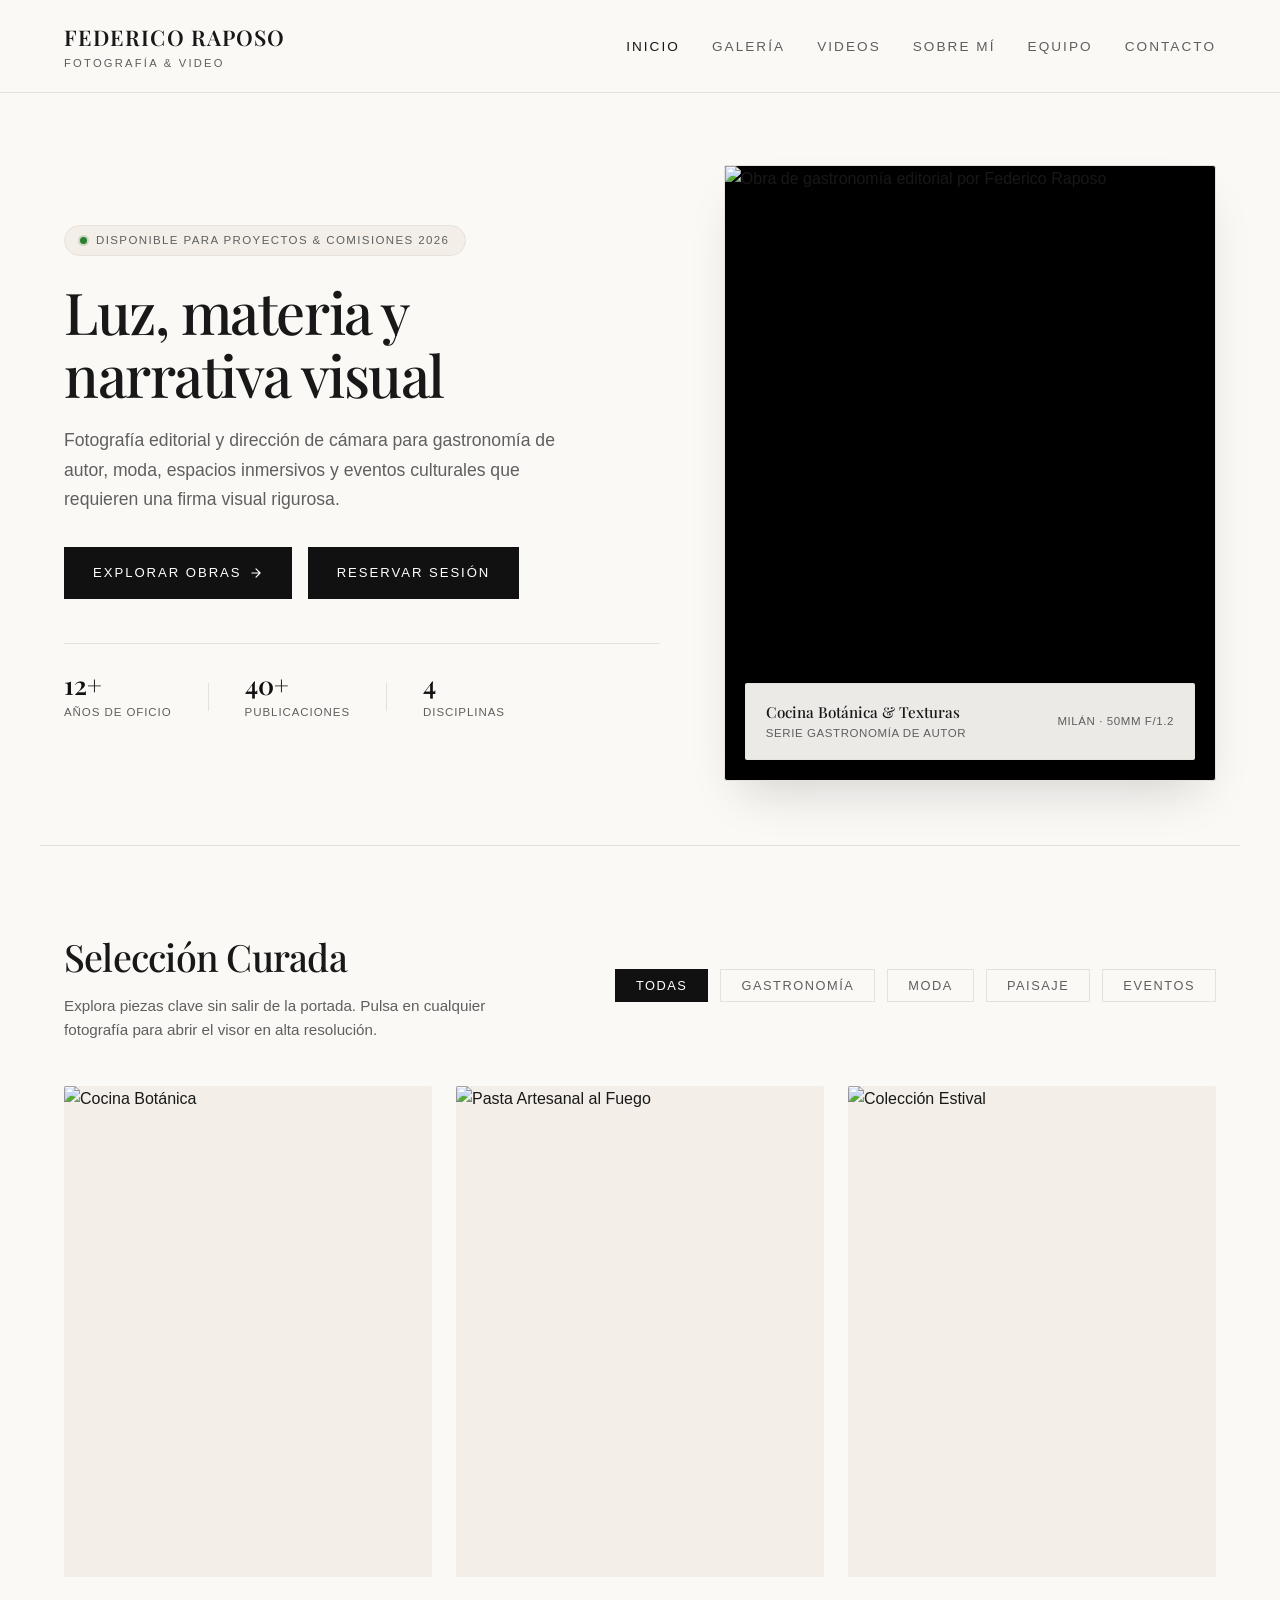
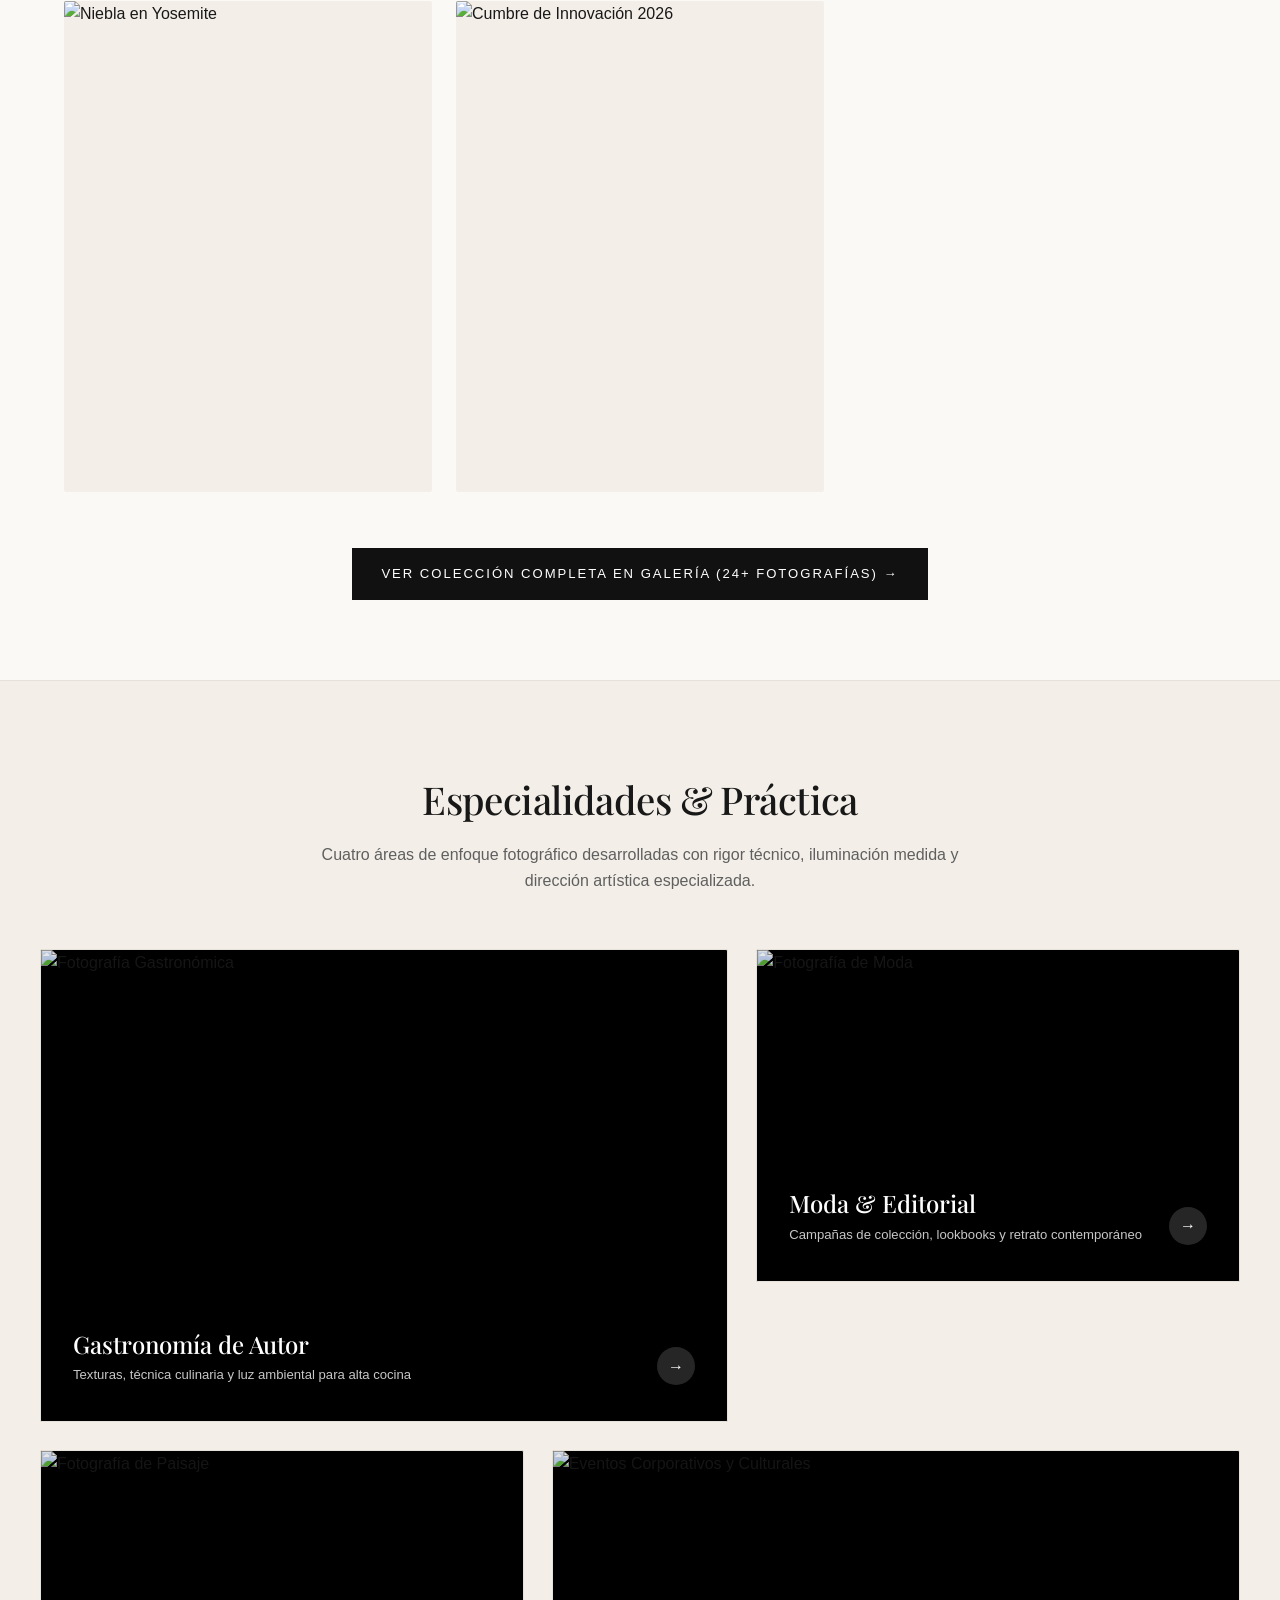
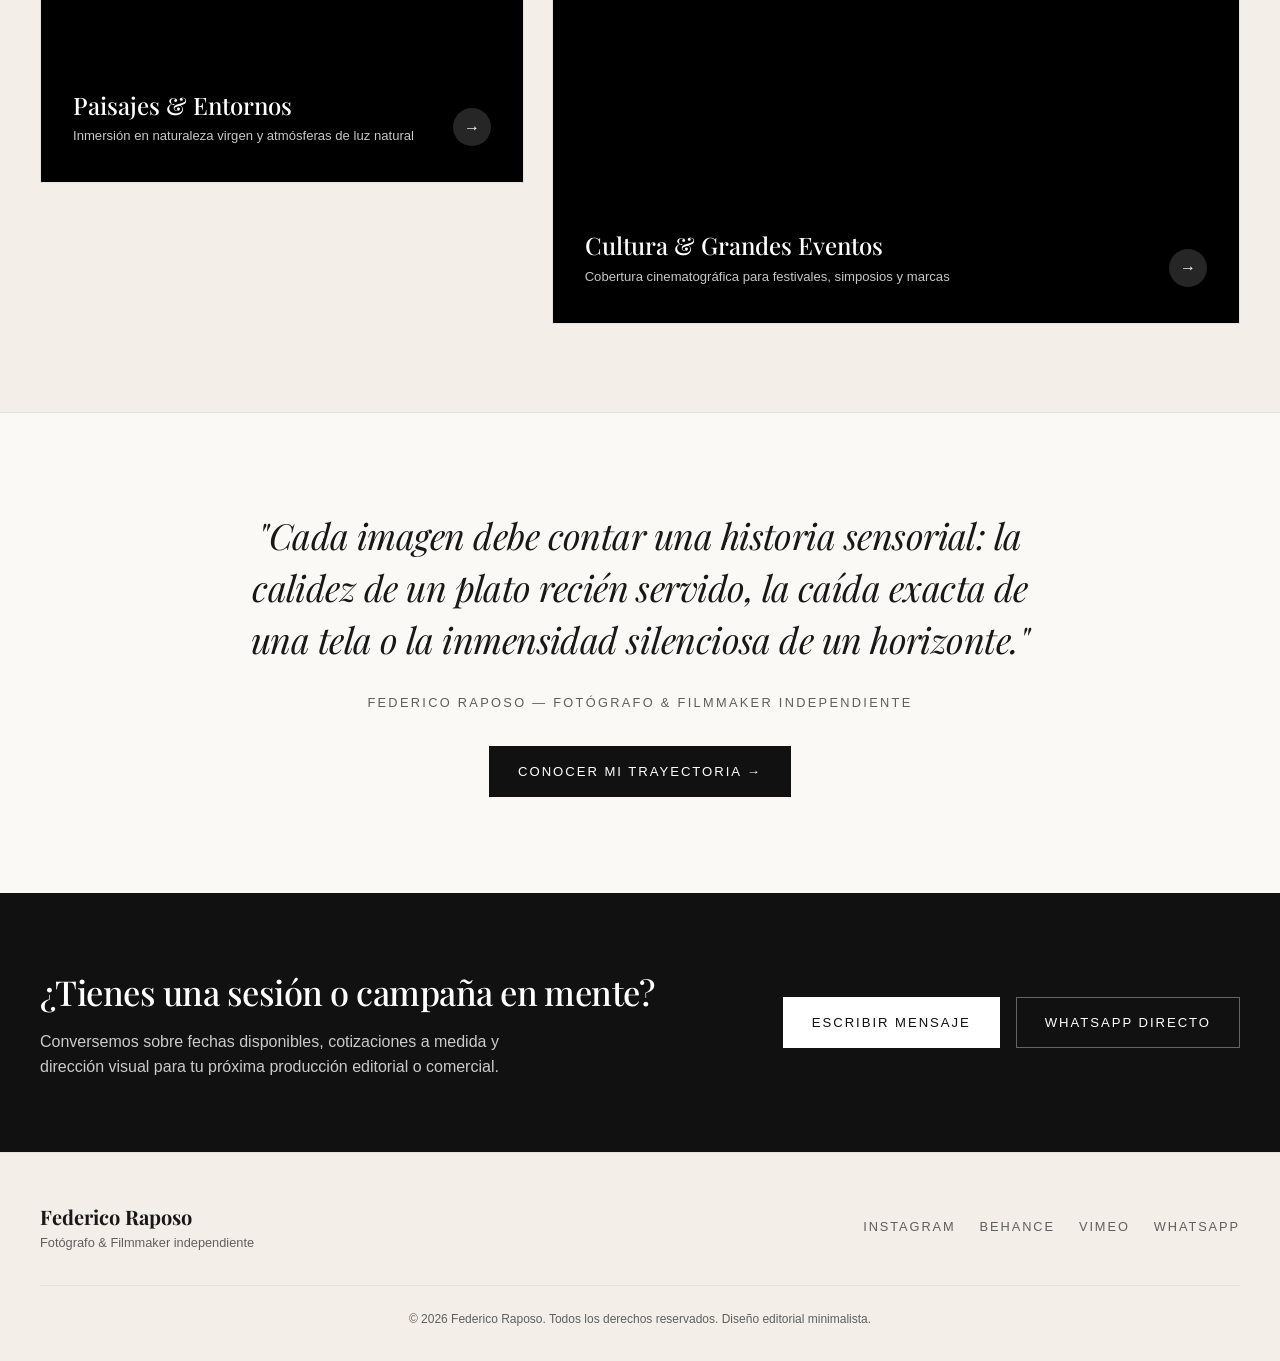
==== commit 47c6bc3e: "security: bloqueo estricto de acceso a /admin y eliminacion de enlaces publicos" ====
--- a/index.html
+++ b/index.html
@@ -281,7 +281,7 @@
         <a href="https://wa.me/" target="_blank" rel="noopener">WhatsApp</a>
       </div>
     </div>
-    <p class="footer-copy">&copy; 2026 Federico Raposo. Todos los derechos reservados. Diseño editorial minimalista. · <a href="admin/" style="opacity: 0.35; font-size: 0.75rem; color: inherit; text-decoration: none;" title="Panel de gestión de fotos">Gestión</a></p>
+    <p class="footer-copy">&copy; 2026 Federico Raposo. Todos los derechos reservados. Diseño editorial minimalista.</p>
   </footer>
 
   <!-- Netlify Identity (Gestión de acceso y redirección a /admin/) -->
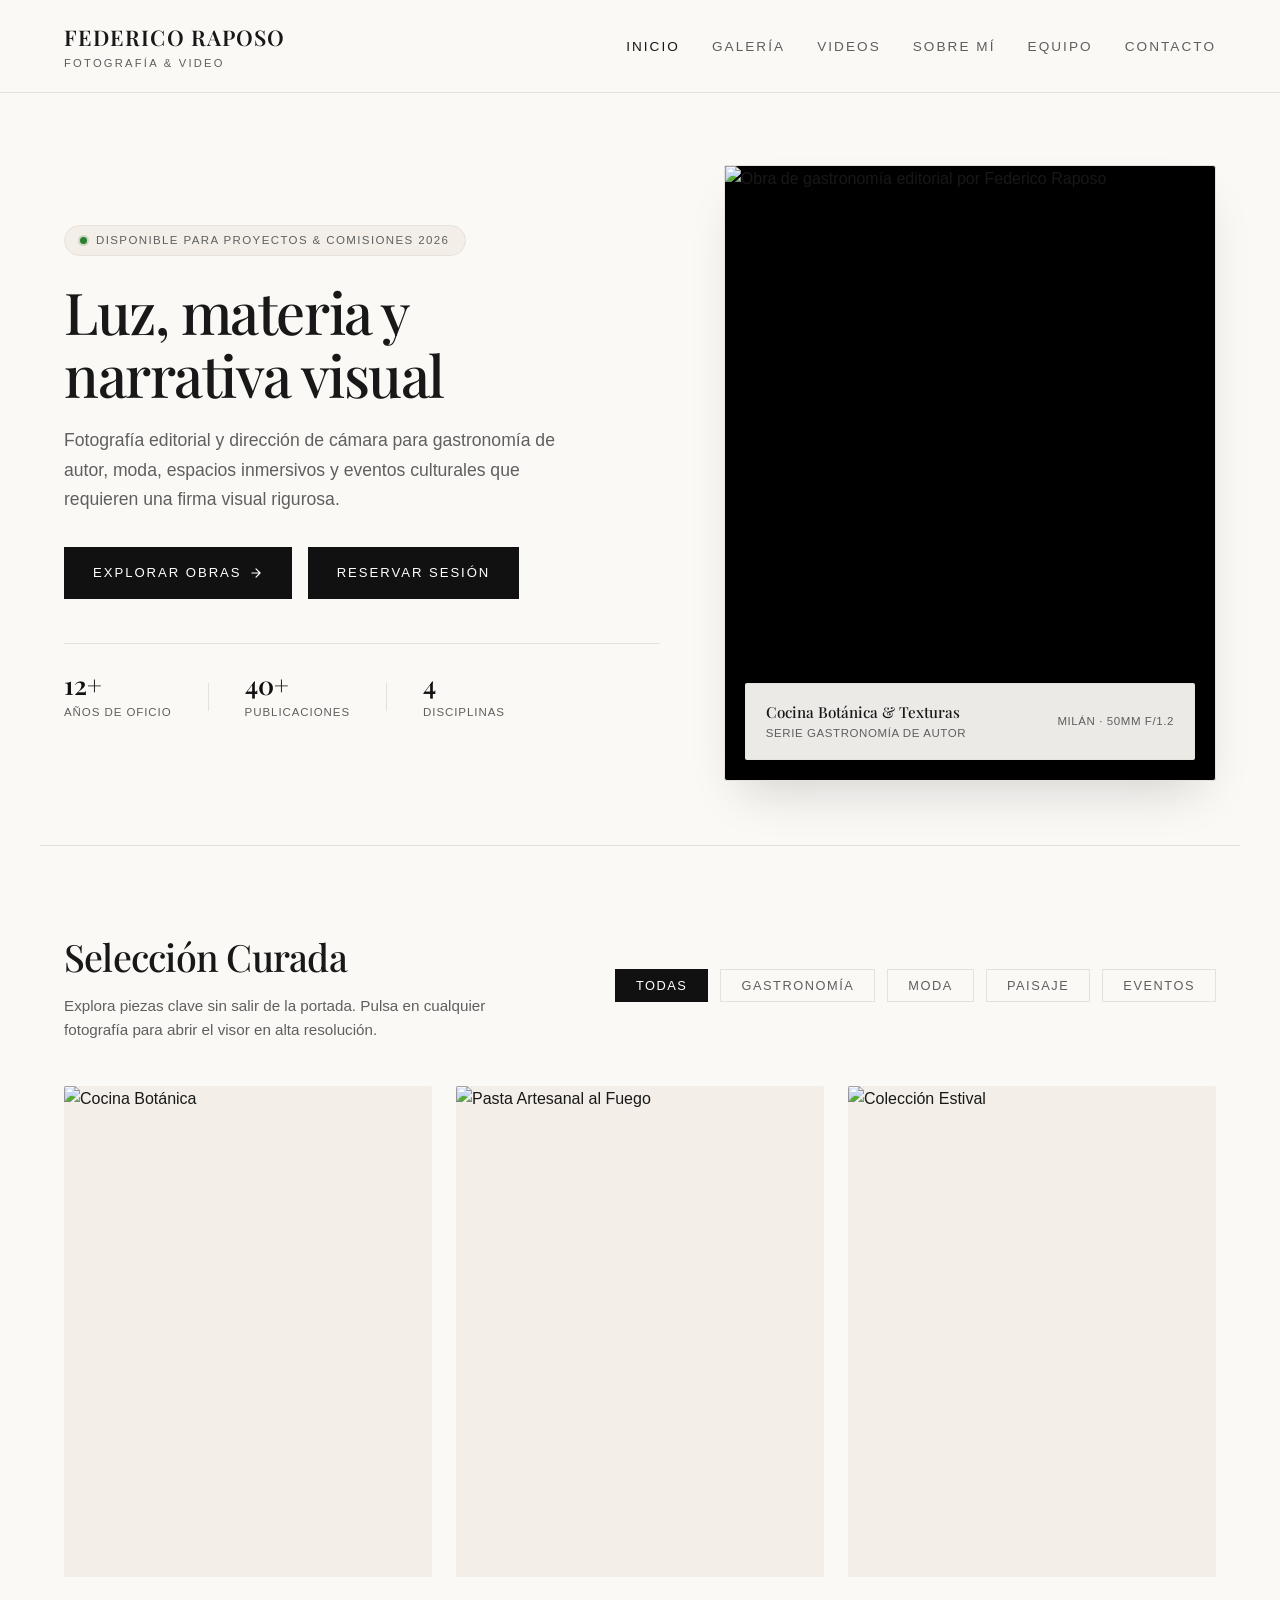
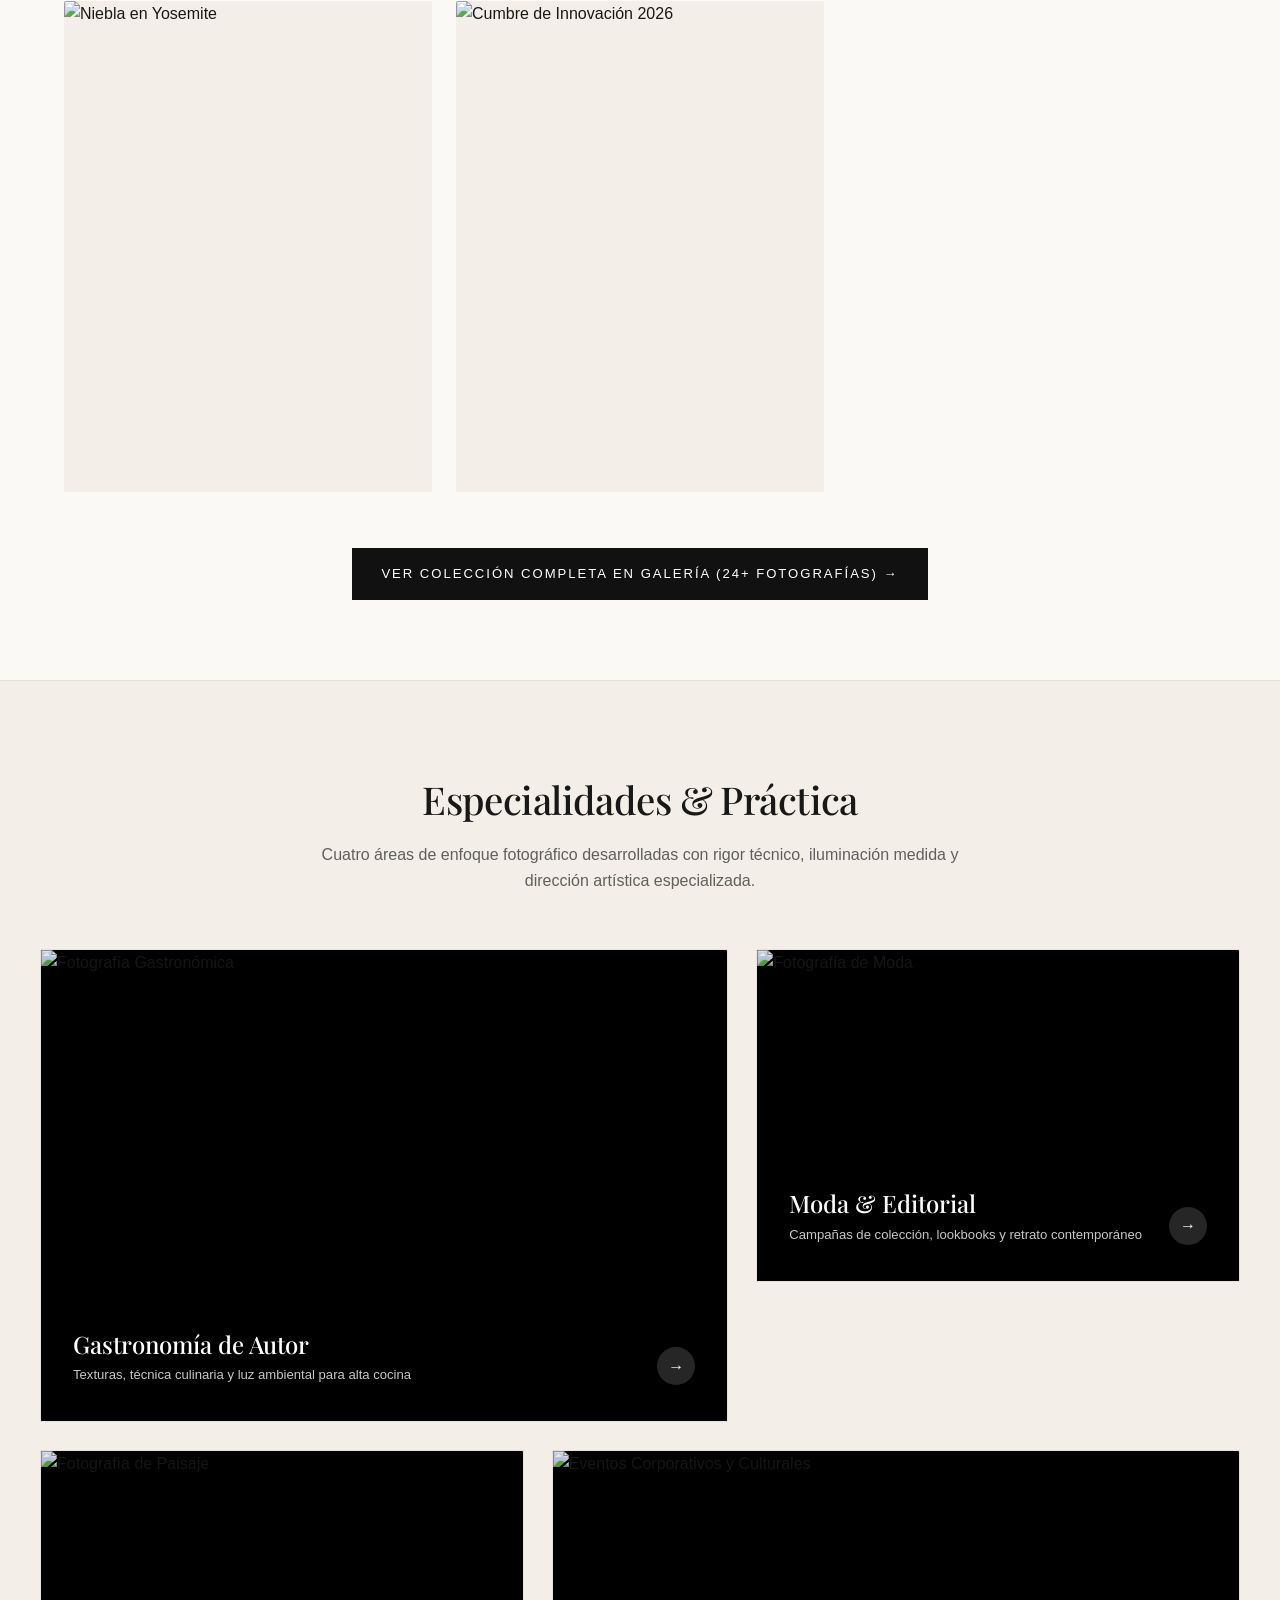
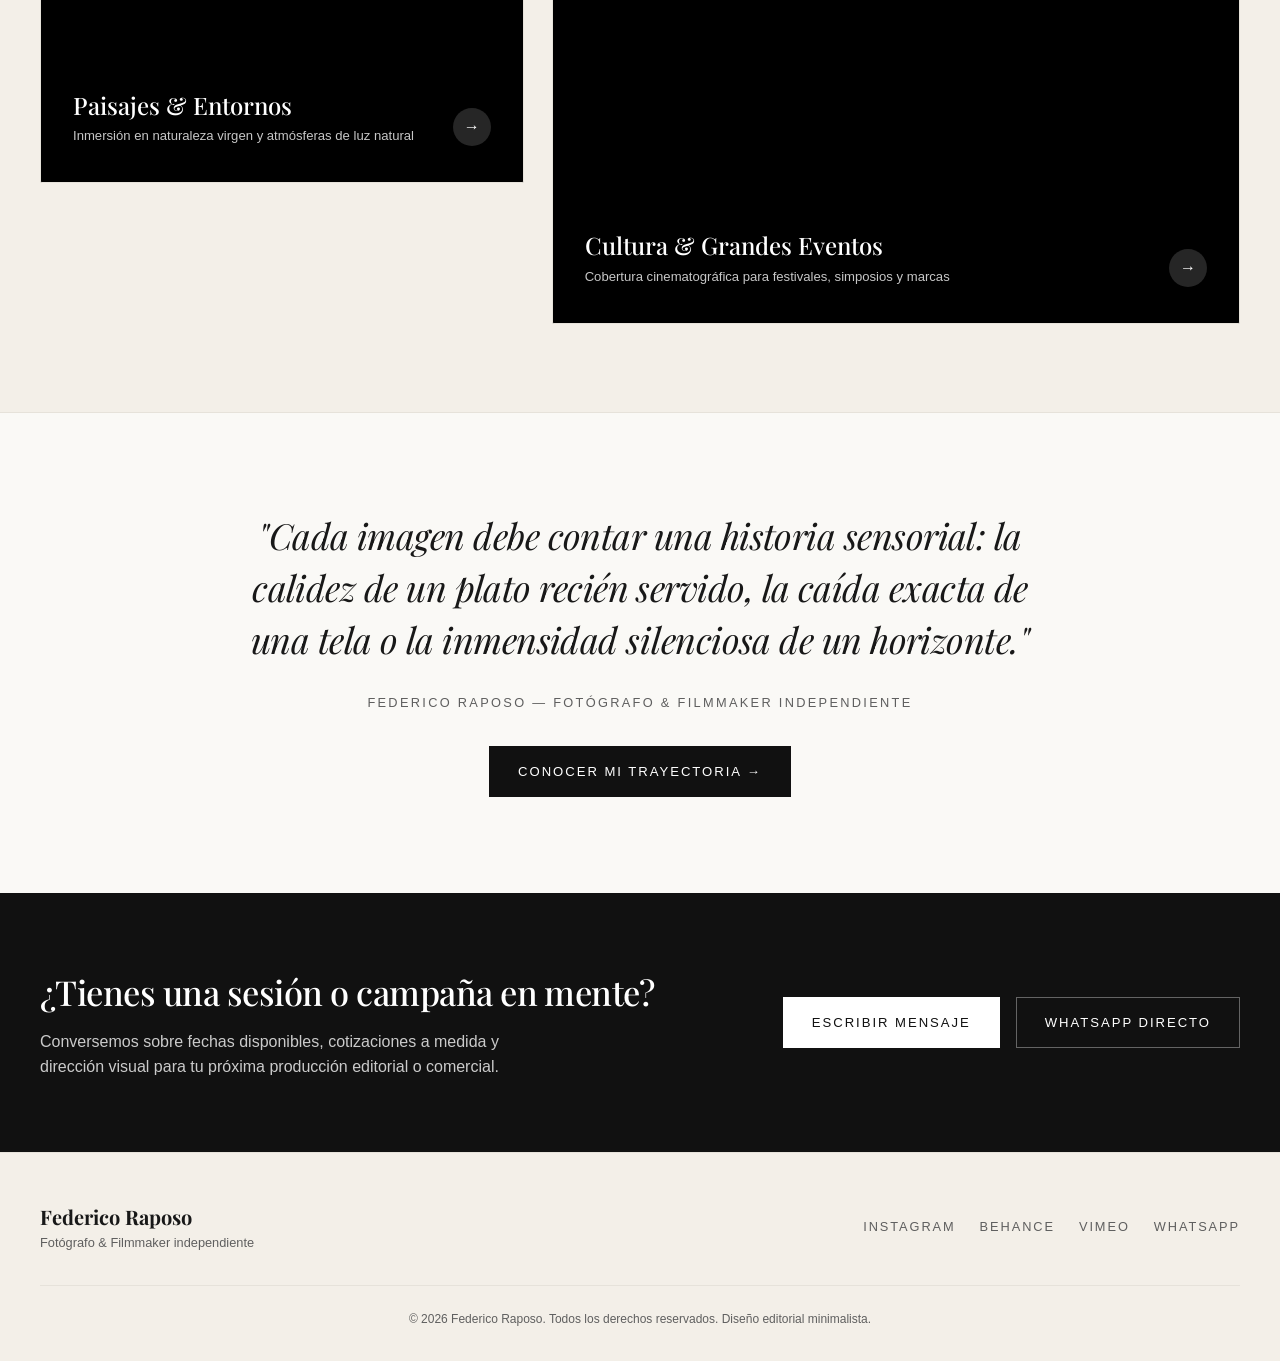
==== commit 189e1c7f: "Add icono en pestaña" ====
--- a/index.html
+++ b/index.html
@@ -8,6 +8,7 @@
   <link rel="preconnect" href="https://fonts.gstatic.com" crossorigin>
   <link href="https://fonts.googleapis.com/css2?family=Playfair+Display:ital,wght@0,400;0,500;0,600;1,400&display=swap" rel="stylesheet">
   <link rel="stylesheet" href="css/style.css">
+  <link rel="icon" type="image/png" href="logo.png">
 </head>
 <body>
 
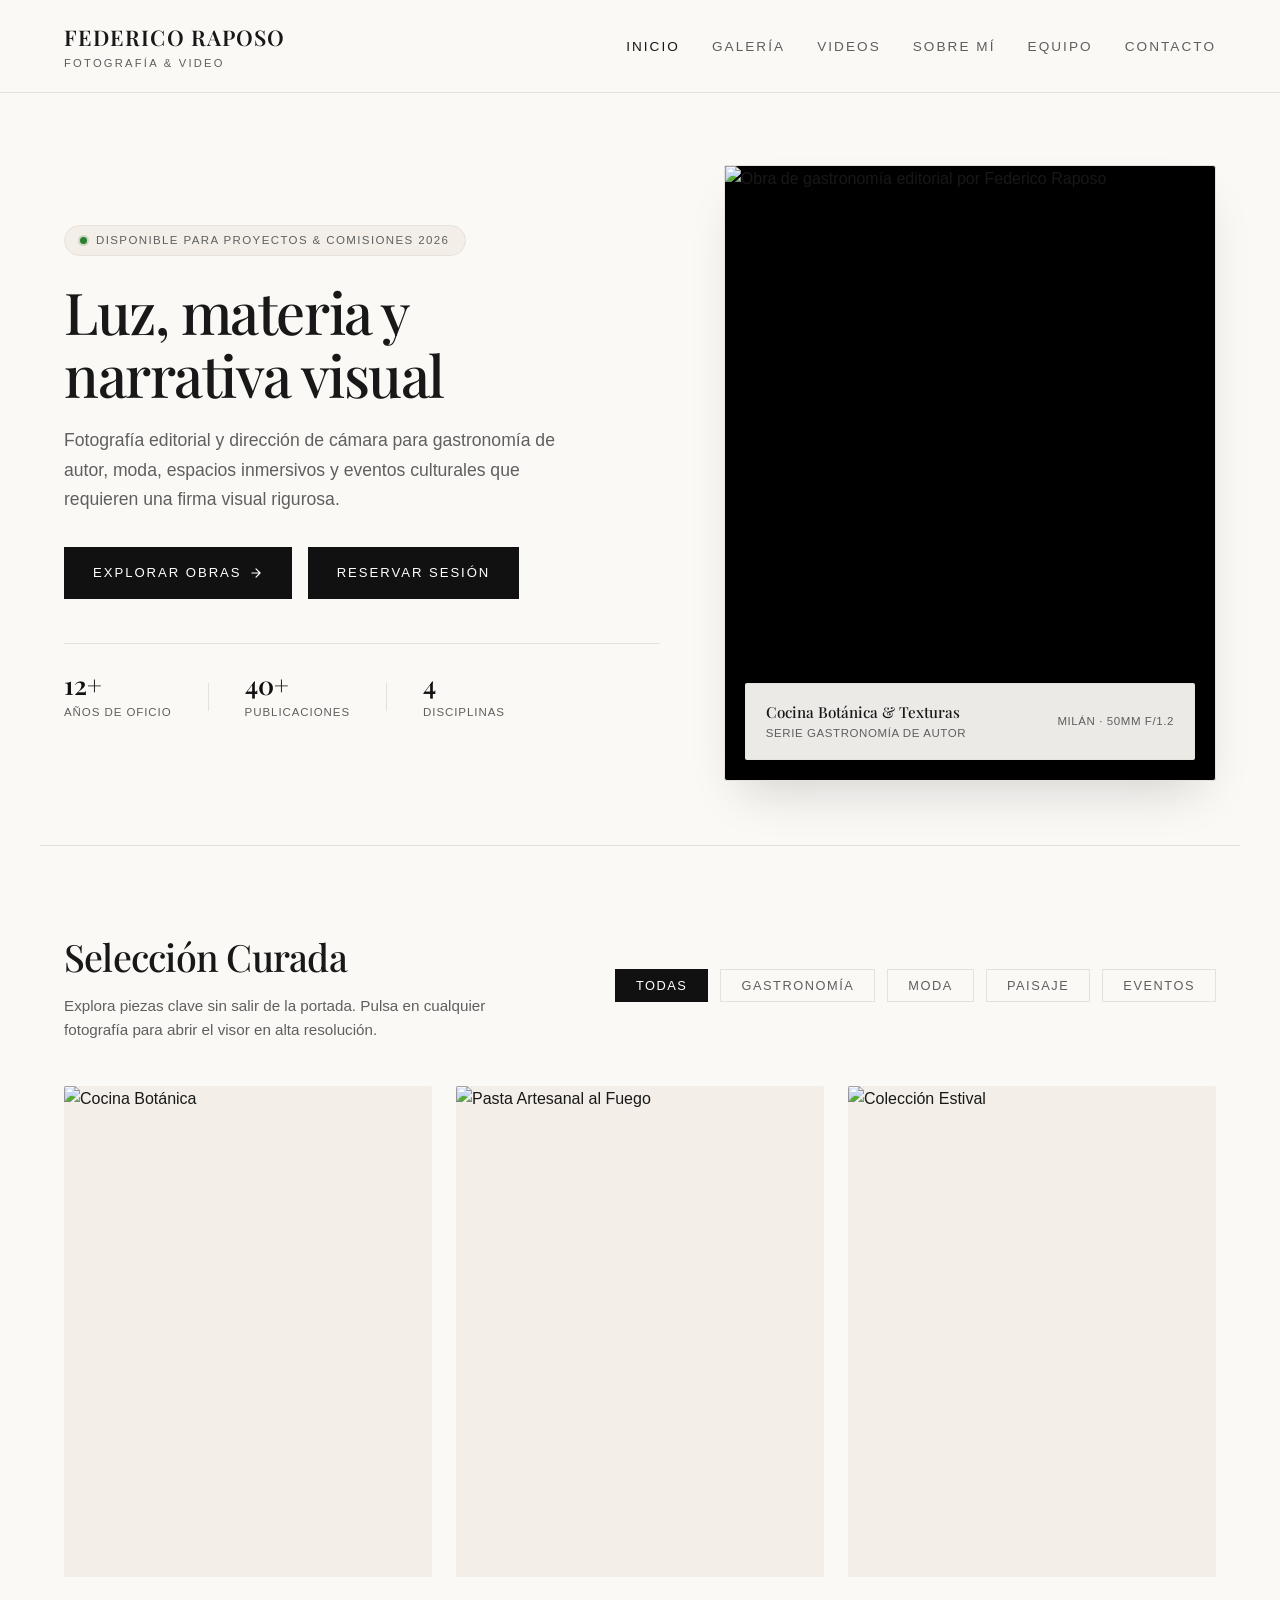
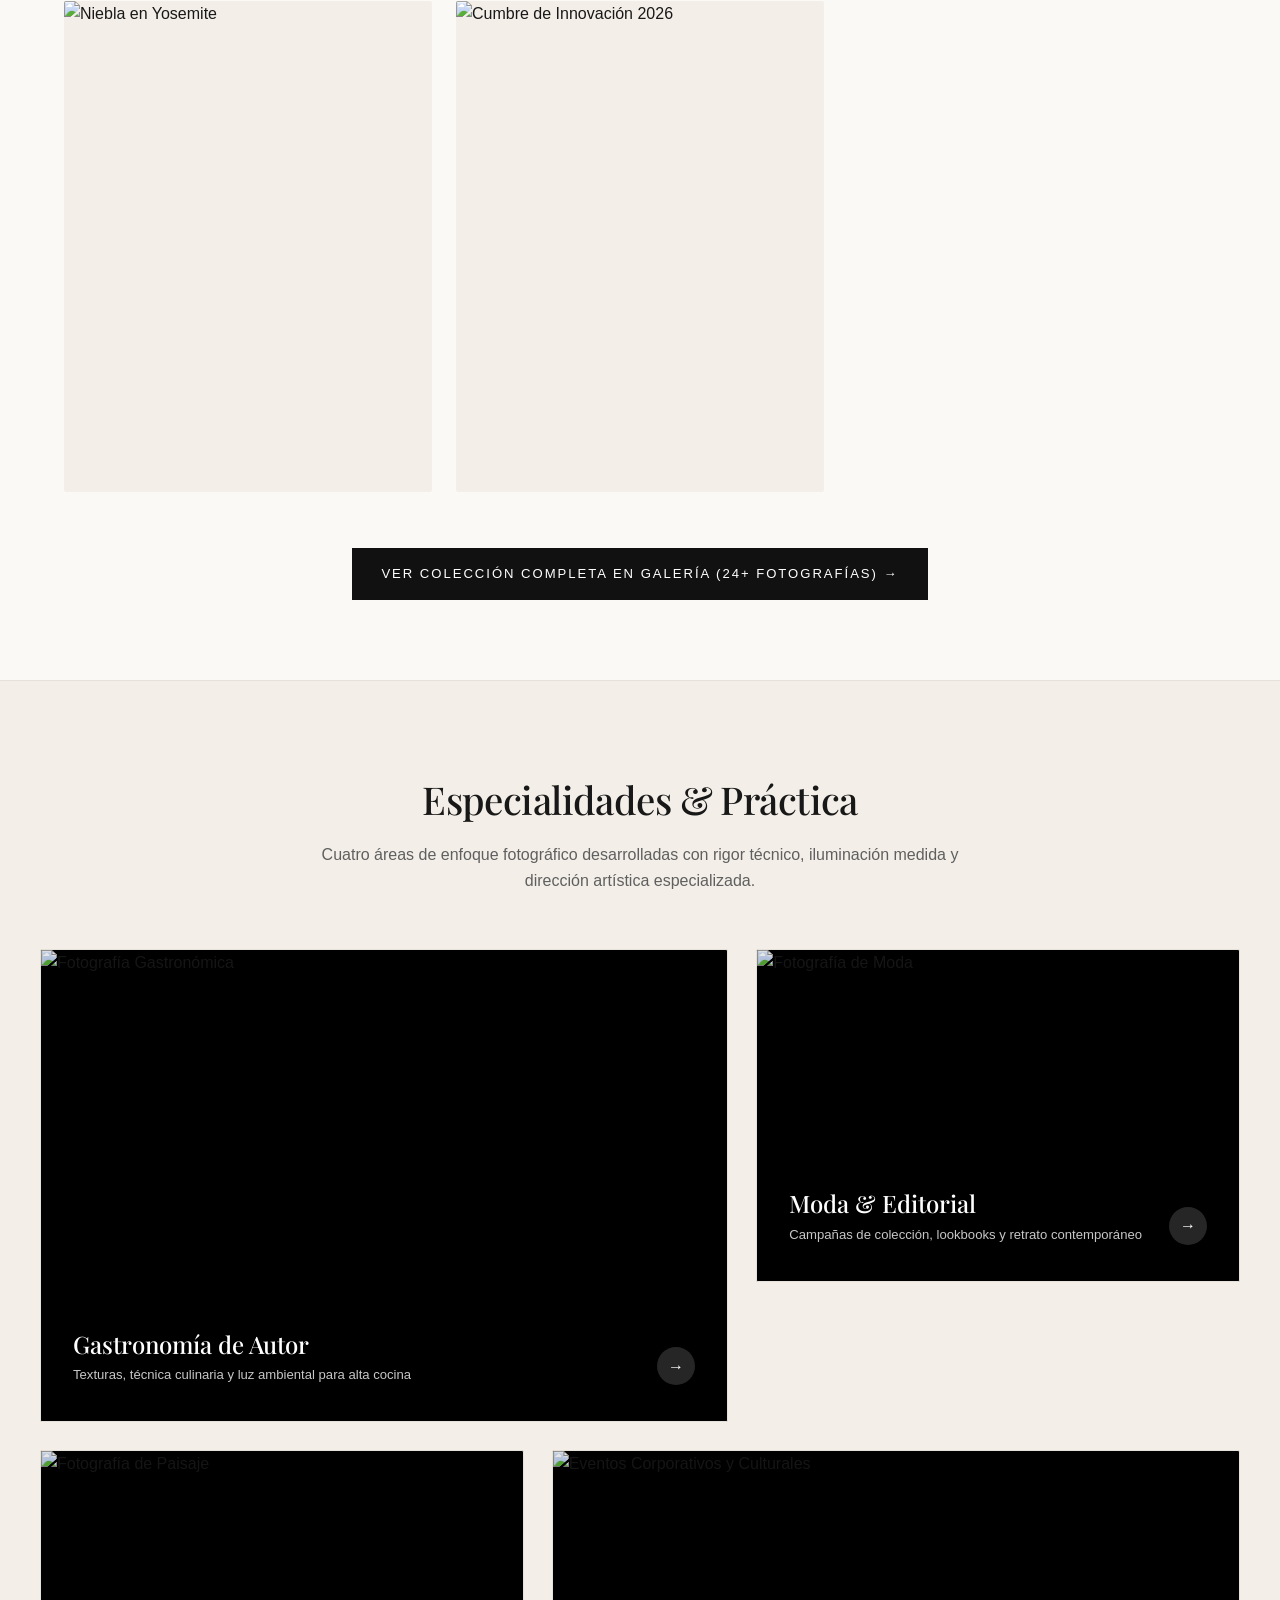
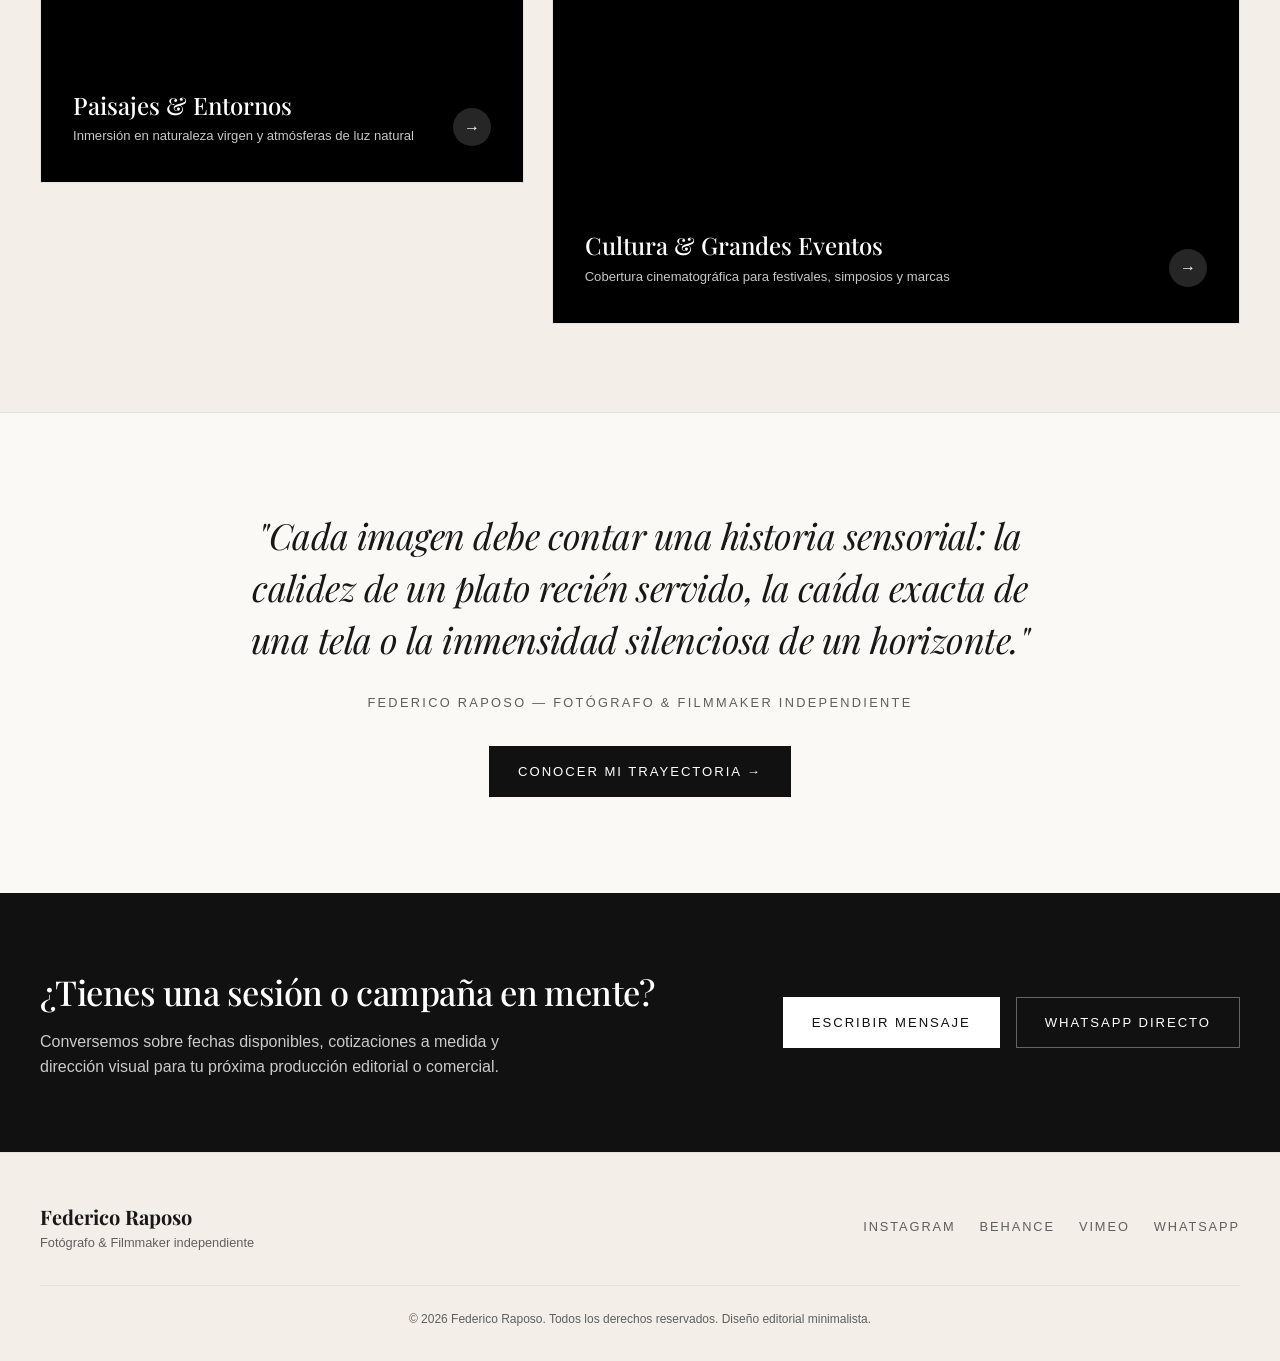
==== commit ee2540c3: "fix icono en pestaña" ====
--- a/index.html
+++ b/index.html
@@ -8,7 +8,7 @@
   <link rel="preconnect" href="https://fonts.gstatic.com" crossorigin>
   <link href="https://fonts.googleapis.com/css2?family=Playfair+Display:ital,wght@0,400;0,500;0,600;1,400&display=swap" rel="stylesheet">
   <link rel="stylesheet" href="css/style.css">
-  <link rel="icon" type="image/png" href="logo.png">
+  <link rel="icon" type="image/png" href="logo1.png">
 </head>
 <body>
 
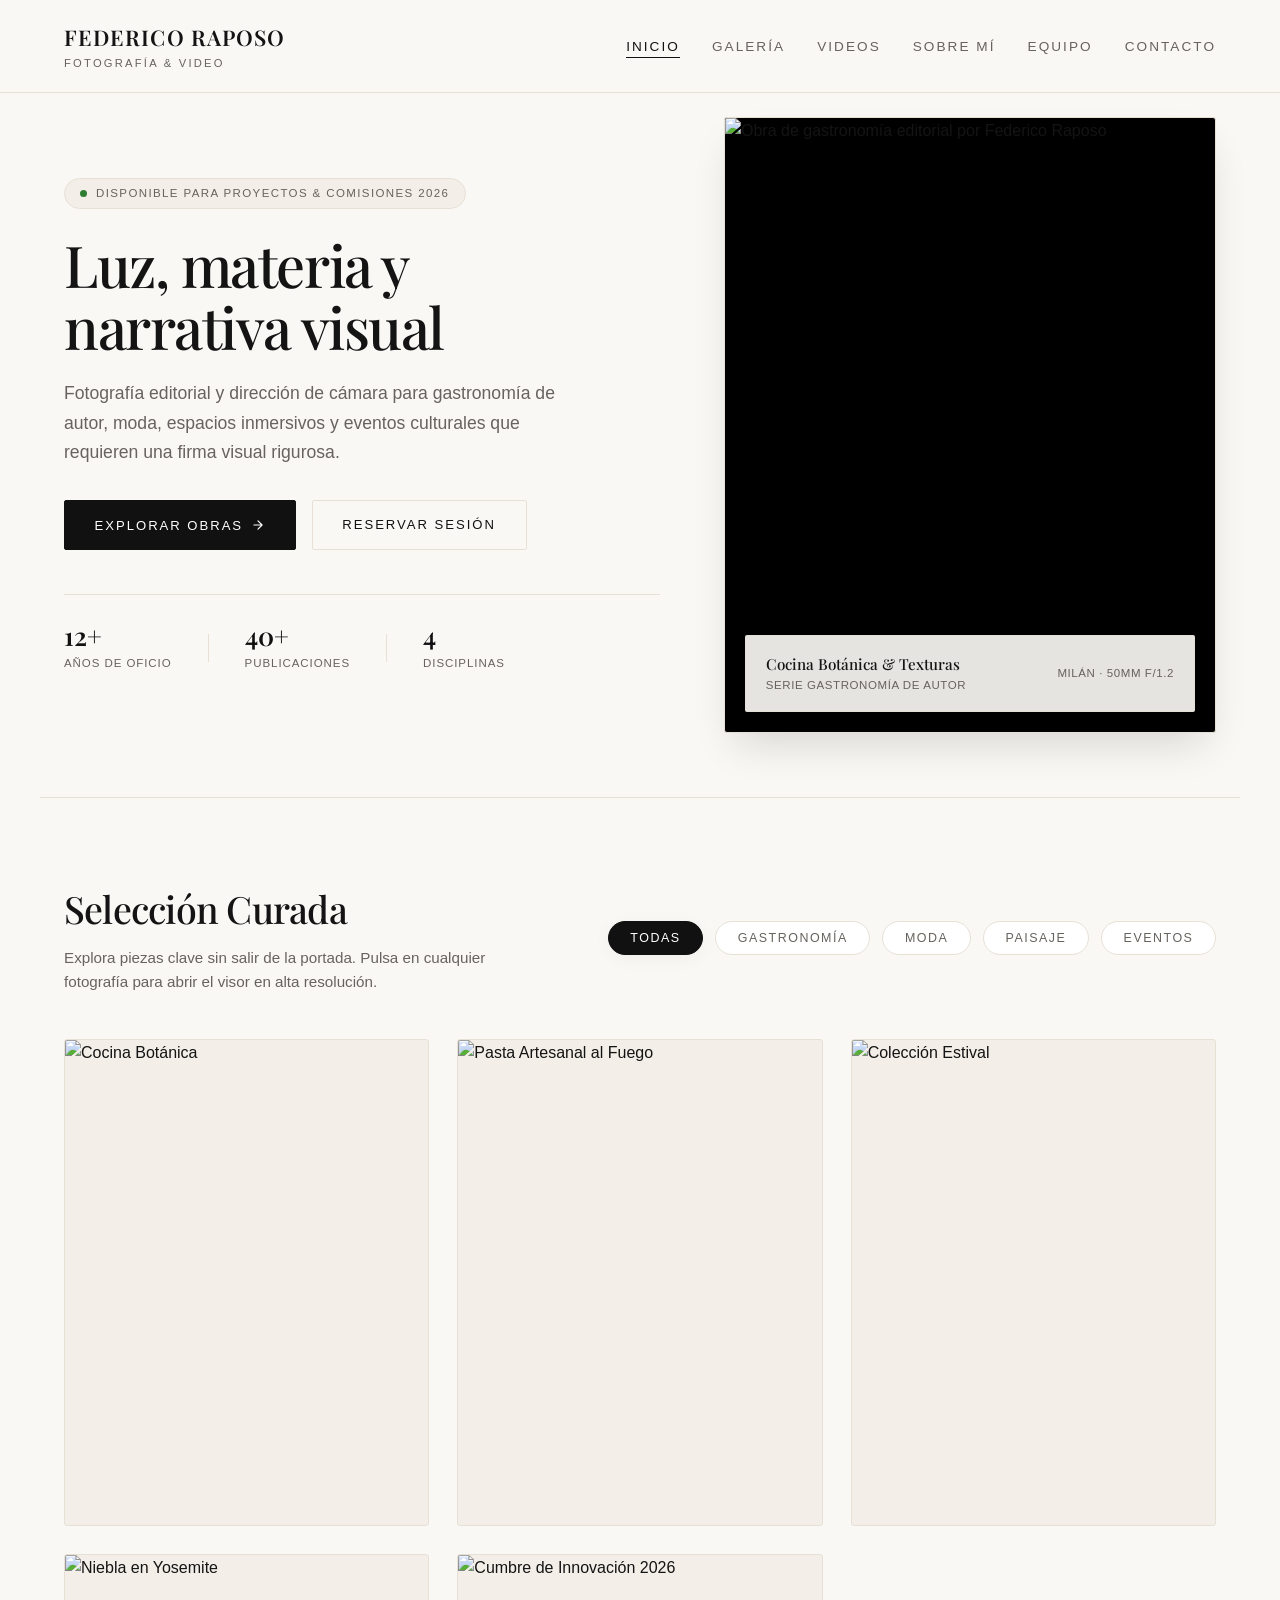
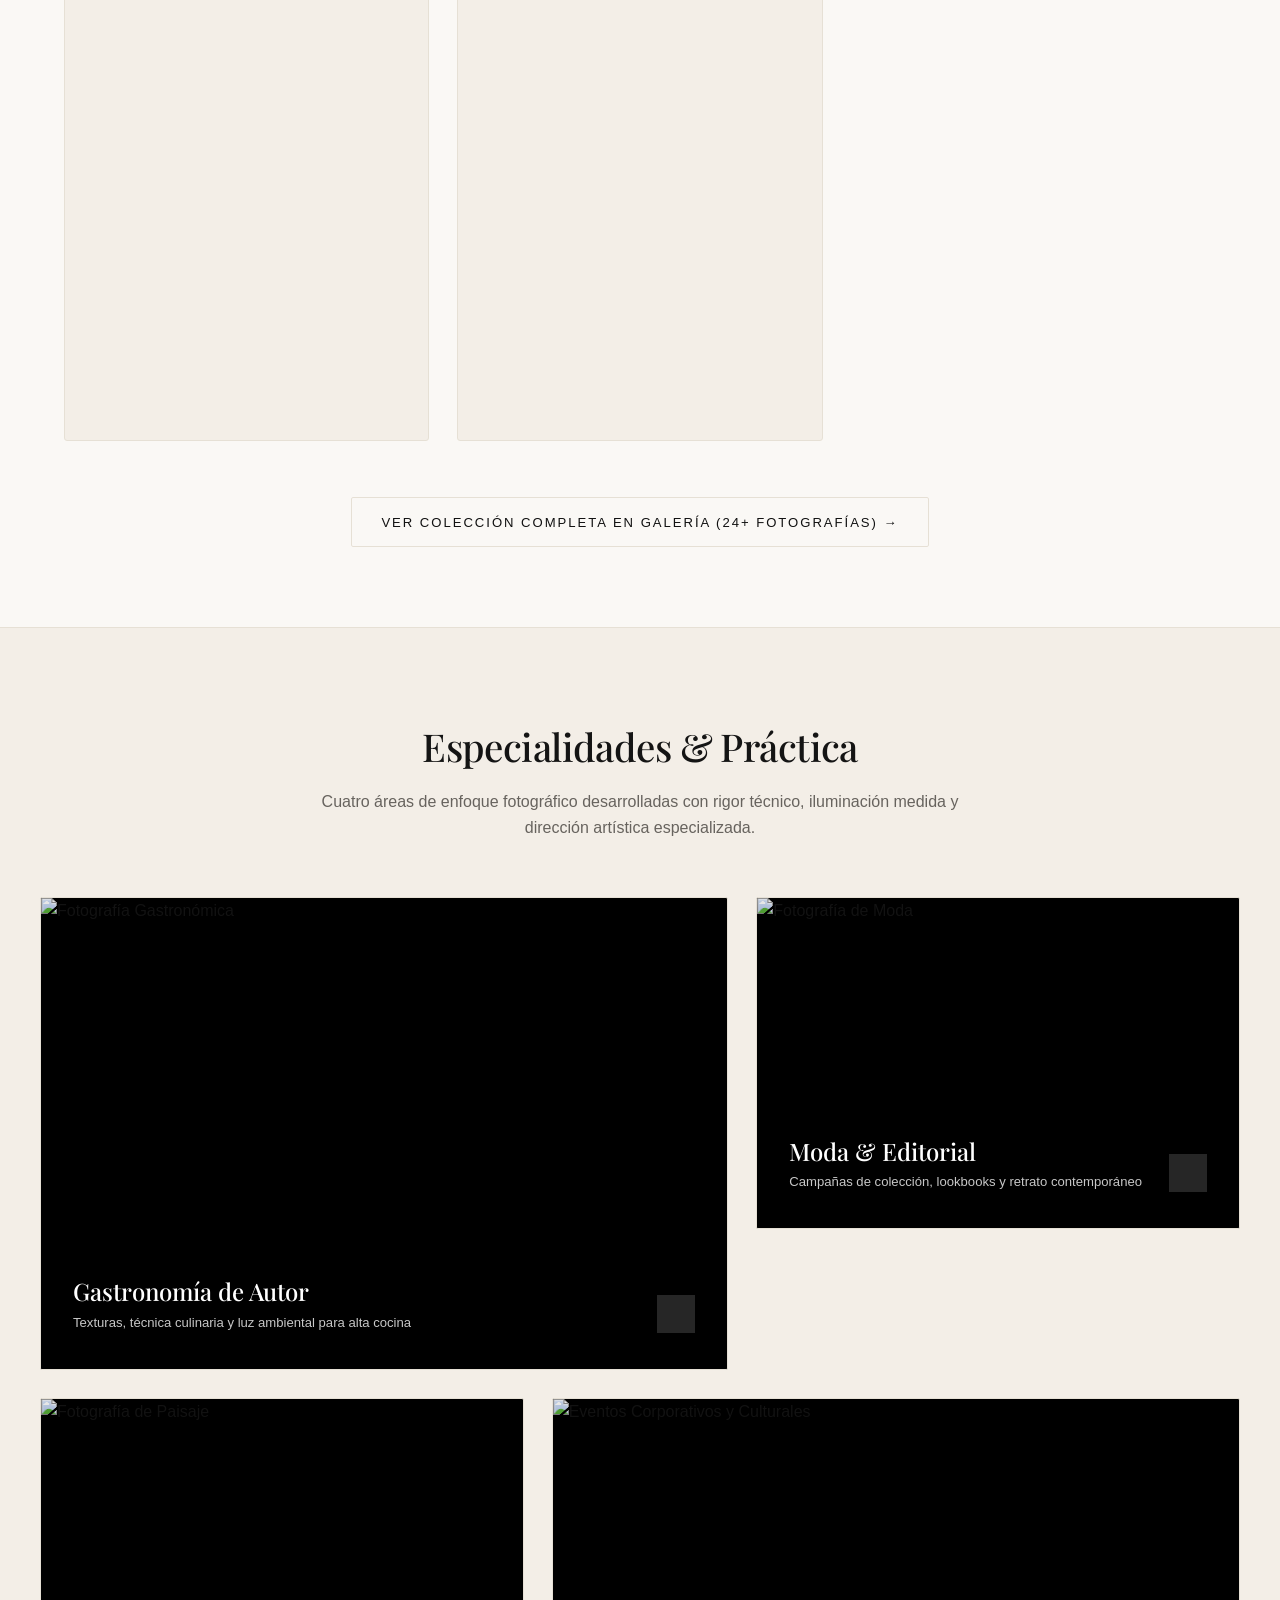
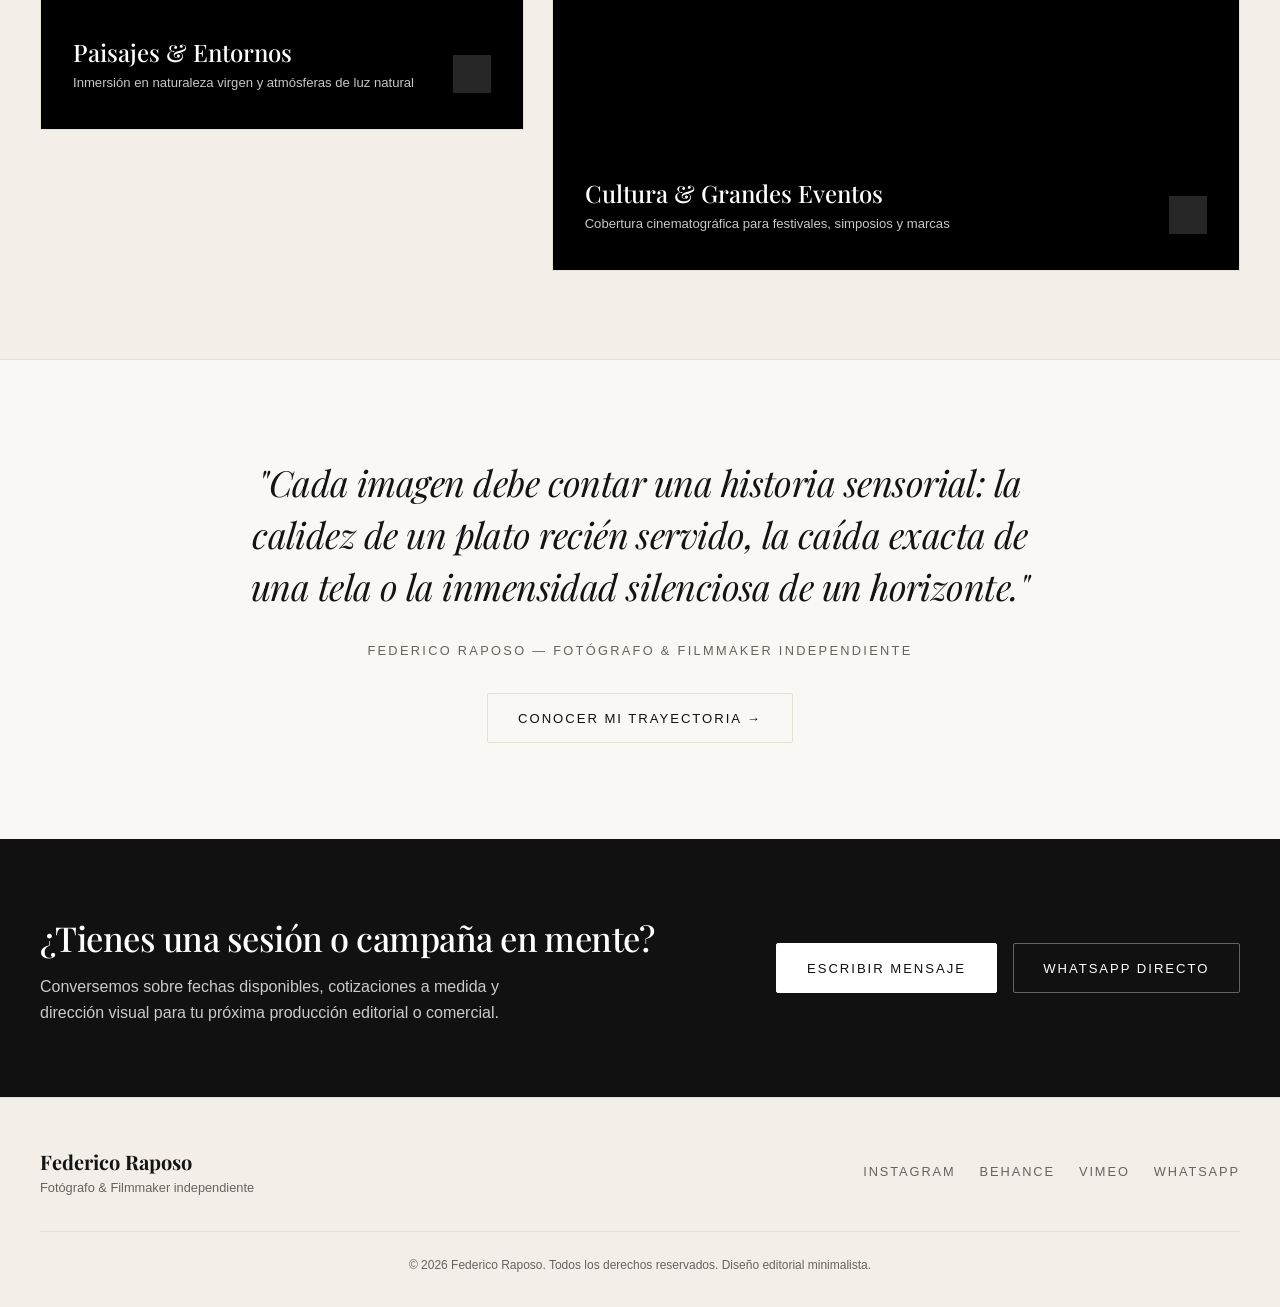
==== commit 69dfc03a: "uso de skills de diseño 1" ====
--- a/index.html
+++ b/index.html
@@ -8,7 +8,7 @@
   <link rel="preconnect" href="https://fonts.gstatic.com" crossorigin>
   <link href="https://fonts.googleapis.com/css2?family=Playfair+Display:ital,wght@0,400;0,500;0,600;1,400&display=swap" rel="stylesheet">
   <link rel="stylesheet" href="css/style.css">
-  <link rel="icon" type="image/png" href="logo1.png">
+<link rel="icon" type="image/png" href="logo.png">
 </head>
 <body>
 
@@ -262,9 +262,18 @@
   <!-- MODAL LIGHTBOX (VISOR EN PANTALLA COMPLETA) -->
   <div id="lightbox" class="lightbox" role="dialog" aria-modal="true" aria-label="Visor de fotografía">
     <button class="lightbox-close" aria-label="Cerrar visor">&times;</button>
+    <button class="lightbox-nav lightbox-prev" aria-label="Fotografía anterior" title="Anterior (←)">
+      <svg width="22" height="22" viewBox="0 0 24 24" fill="none" stroke="currentColor" stroke-width="2" stroke-linecap="round" stroke-linejoin="round"><path d="M15 18l-6-6 6-6"/></svg>
+    </button>
+    <button class="lightbox-nav lightbox-next" aria-label="Siguiente fotografía" title="Siguiente (→)">
+      <svg width="22" height="22" viewBox="0 0 24 24" fill="none" stroke="currentColor" stroke-width="2" stroke-linecap="round" stroke-linejoin="round"><path d="M9 18l6-6-6-6"/></svg>
+    </button>
     <div class="lightbox-content">
       <img id="lightbox-img" src="data:image/svg+xml,%3Csvg xmlns='http://www.w3.org/2000/svg' viewBox='0 0 1 1'%3E%3C/svg%3E" alt="Ampliación de fotografía">
-      <div id="lightbox-caption" class="lightbox-caption"></div>
+      <div class="lightbox-footer">
+        <div id="lightbox-caption" class="lightbox-caption"></div>
+        <div id="lightbox-counter" class="lightbox-counter"></div>
+      </div>
     </div>
   </div>
 
--- a/css/style.css
+++ b/css/style.css
@@ -3,19 +3,56 @@
    ========================================================================== */
 
 :root {
-  --bg: #faf9f6;
+  --bg: #faf8f5;
   --bg-card: #ffffff;
-  --bg-alt: #f3efe8;
-  --text: #181818;
-  --text-muted: #5f5f5f;
-  --border: #e6e2da;
+  --bg-alt: #f3eee7;
+  --text: #141414;
+  --text-muted: #67635e;
+  --border: #e6e0d5;
+  --border-subtle: #efeae2;
   --accent: #111111;
-  --accent-light: #f0ece3;
+  --accent-hover: #262626;
+  --accent-light: #ece6dc;
   --font-serif: "Playfair Display", Georgia, "Times New Roman", serif;
   --font-sans: -apple-system, BlinkMacSystemFont, "Segoe UI", Roboto, "Helvetica Neue", Arial, sans-serif;
   --max-width: 1200px;
+
+  /* Emil Kowalski motion tokens */
   --ease-out: cubic-bezier(0.23, 1, 0.32, 1);
+  --ease-spring: cubic-bezier(0.16, 1, 0.3, 1);
+  --ease-smooth: cubic-bezier(0.4, 0, 0.2, 1);
+
+  /* Elevation tokens */
+  --shadow-subtle: 0 4px 20px -2px rgba(20, 20, 20, 0.05);
+  --shadow-card: 0 10px 30px -10px rgba(20, 20, 20, 0.08);
+  --shadow-lift: 0 20px 40px -12px rgba(20, 20, 20, 0.16);
+  --shadow-lightbox: 0 24px 64px rgba(0, 0, 0, 0.7);
+
   --transition: background-color 0.25s var(--ease-out), color 0.25s var(--ease-out), border-color 0.25s var(--ease-out);
+}
+
+/* Browser surfaces styling (Impeccable craft floor) */
+::selection {
+  background-color: var(--accent);
+  color: #ffffff;
+}
+
+::-webkit-scrollbar {
+  width: 8px;
+  height: 8px;
+}
+
+::-webkit-scrollbar-track {
+  background: var(--bg);
+}
+
+::-webkit-scrollbar-thumb {
+  background: #d6d0c4;
+  border-radius: 4px;
+}
+
+::-webkit-scrollbar-thumb:hover {
+  background: #b5aea0;
 }
 
 * {
@@ -57,10 +94,18 @@
 .header {
   position: sticky;
   top: 0;
-  background-color: rgba(250, 249, 246, 0.95);
-  backdrop-filter: blur(8px);
+  background-color: rgba(250, 248, 245, 0.92);
+  backdrop-filter: blur(12px);
+  -webkit-backdrop-filter: blur(12px);
   border-bottom: 1px solid var(--border);
   z-index: 100;
+  transition: background-color 0.3s var(--ease-out), box-shadow 0.3s var(--ease-out), border-color 0.3s var(--ease-out);
+}
+
+.header.scrolled {
+  background-color: rgba(250, 248, 245, 0.98);
+  box-shadow: var(--shadow-subtle);
+  border-color: rgba(230, 224, 213, 0.9);
 }
 
 .nav-container {
@@ -116,15 +161,18 @@
   position: absolute;
   left: 0;
   bottom: 0;
-  width: 0;
+  width: 100%;
   height: 1.5px;
   background-color: var(--accent);
-  transition: transform 0.3s var(--ease-out);
+  transform: scaleX(0);
+  transform-origin: right;
+  transition: transform 0.25s var(--ease-out);
 }
 
 .nav-links a:hover::after,
 .nav-links a.active::after {
   transform: scaleX(1);
+  transform-origin: left;
 }
 
 .nav-toggle {
@@ -179,21 +227,34 @@
 }
 
 .btn {
-  display: inline-block;
-  padding: 0.85rem 1.75rem;
+  display: inline-flex;
+  align-items: center;
+  gap: 0.5rem;
+  padding: 0.85rem 1.85rem;
   background-color: var(--accent);
   color: #ffffff;
-  font-size: 0.85rem;
+  font-size: 0.82rem;
+  font-weight: 500;
   text-transform: uppercase;
   letter-spacing: 0.15em;
   border: 1px solid var(--accent);
+  border-radius: 2px;
   cursor: pointer;
-  transition: background-color 0.25s var(--ease-out), color 0.25s var(--ease-out), border-color 0.25s var(--ease-out);
-}
-
-.btn:hover {
-  background-color: transparent;
-  color: var(--accent);
+  transition: transform 0.16s var(--ease-out), background-color 0.25s var(--ease-out), color 0.25s var(--ease-out), border-color 0.25s var(--ease-out), box-shadow 0.25s var(--ease-out);
+}
+
+.btn svg {
+  transition: transform 0.25s var(--ease-out);
+}
+
+@media (hover: hover) and (pointer: fine) {
+  .btn:hover {
+    background-color: var(--accent-hover);
+    box-shadow: var(--shadow-subtle);
+  }
+  .btn:hover svg {
+    transform: translateX(4px);
+  }
 }
 
 .btn:active {
@@ -206,15 +267,50 @@
   border-color: var(--border);
 }
 
-.btn-secondary:hover {
-  border-color: var(--accent);
-}
-
-/* --------------------------------------------------------------------------
-   PORTADA EDITORIAL (INDEX) - NUEVO SISTEMA VISUAL
-   -------------------------------------------------------------------------- */
+@media (hover: hover) and (pointer: fine) {
+  .btn-secondary:hover {
+    background-color: var(--bg-alt);
+    border-color: var(--accent);
+    color: var(--accent);
+  }
+}
+
+/* --------------------------------------------------------------------------
+   PORTADA EDITORIAL (INDEX) - ENTRADA Y HERO
+   -------------------------------------------------------------------------- */
+@keyframes heroFadeUp {
+  from {
+    opacity: 0;
+    transform: translateY(18px);
+  }
+  to {
+    opacity: 1;
+    transform: translateY(0);
+  }
+}
+
+@keyframes heroScaleIn {
+  from {
+    opacity: 0;
+    transform: scale(1.04);
+  }
+  to {
+    opacity: 1;
+    transform: scale(1);
+  }
+}
+
+@keyframes pulseDot {
+  0%, 100% {
+    box-shadow: 0 0 0 0 rgba(46, 125, 50, 0.45);
+  }
+  50% {
+    box-shadow: 0 0 0 6px rgba(46, 125, 50, 0);
+  }
+}
+
 .hero-editorial-section {
-  padding: 4.5rem 1.5rem 4rem;
+  padding: 1.5rem 1.5rem 4rem;
   border-bottom: 1px solid var(--border);
 }
 
@@ -239,6 +335,7 @@
   border-radius: 999px;
   margin-bottom: 1.5rem;
   width: fit-content;
+  animation: heroFadeUp 0.6s var(--ease-out) both 0.05s;
 }
 
 .status-dot {
@@ -246,7 +343,7 @@
   height: 7px;
   background-color: #2e7d32;
   border-radius: 50%;
-  box-shadow: 0 0 0 2px rgba(46, 125, 50, 0.2);
+  animation: pulseDot 2.4s infinite ease-out;
 }
 
 .hero-editorial-title {
@@ -258,6 +355,7 @@
   margin-bottom: 1.35rem;
   text-wrap: balance;
   color: var(--text);
+  animation: heroFadeUp 0.7s var(--ease-out) both 0.12s;
 }
 
 .hero-editorial-desc {
@@ -266,6 +364,7 @@
   line-height: 1.68;
   max-width: 54ch;
   margin-bottom: 2rem;
+  animation: heroFadeUp 0.7s var(--ease-out) both 0.2s;
 }
 
 .hero-cta-group {
@@ -274,29 +373,7 @@
   gap: 1rem;
   flex-wrap: wrap;
   margin-bottom: 2.75rem;
-}
-
-.btn {
-  display: inline-flex;
-  align-items: center;
-  gap: 0.45rem;
-  padding: 0.9rem 1.75rem;
-  background-color: var(--accent);
-  color: #ffffff;
-  font-size: 0.82rem;
-  text-transform: uppercase;
-  letter-spacing: 0.15em;
-  border: 1px solid var(--accent);
-  cursor: pointer;
-  transition: transform 0.15s cubic-bezier(0.16, 1, 0.3, 1), background-color 0.2s ease, border-color 0.2s ease, color 0.2s ease;
-}
-
-.btn svg {
-  transition: transform 0.25s var(--ease-out);
-}
-
-.btn:hover svg {
-  transform: translateX(3px);
+  animation: heroFadeUp 0.7s var(--ease-out) both 0.28s;
 }
 
 .hero-stat-row {
@@ -305,6 +382,7 @@
   gap: 2.25rem;
   padding-top: 1.75rem;
   border-top: 1px solid var(--border);
+  animation: heroFadeUp 0.7s var(--ease-out) both 0.36s;
 }
 
 .stat-metric {
@@ -337,6 +415,7 @@
 /* Marco visual del Hero */
 .hero-visual-frame {
   position: relative;
+  animation: heroFadeUp 0.8s var(--ease-out) both 0.15s;
 }
 
 .hero-visual-wrapper {
@@ -345,7 +424,7 @@
   overflow: hidden;
   background-color: #000;
   aspect-ratio: 4 / 5;
-  box-shadow: 0 24px 48px -18px rgba(18, 18, 18, 0.18);
+  box-shadow: var(--shadow-lift);
   border: 1px solid var(--border);
 }
 
@@ -353,11 +432,14 @@
   width: 100%;
   height: 100%;
   object-fit: cover;
-  transition: transform 0.7s cubic-bezier(0.16, 1, 0.3, 1);
-}
-
-.hero-visual-wrapper:hover img {
-  transform: scale(1.03);
+  animation: heroScaleIn 1s var(--ease-out) both 0.2s;
+  transition: transform 0.8s var(--ease-spring);
+}
+
+@media (hover: hover) and (pointer: fine) {
+  .hero-visual-wrapper:hover img {
+    transform: scale(1.035);
+  }
 }
 
 .hero-floating-card {
@@ -365,16 +447,25 @@
   bottom: 1.25rem;
   left: 1.25rem;
   right: 1.25rem;
-  background: rgba(250, 249, 246, 0.94);
-  backdrop-filter: blur(12px);
-  -webkit-backdrop-filter: blur(12px);
+  background: rgba(250, 248, 245, 0.92);
+  backdrop-filter: blur(14px);
+  -webkit-backdrop-filter: blur(14px);
   padding: 1rem 1.25rem;
-  border: 1px solid rgba(230, 226, 218, 0.8);
+  border: 1px solid rgba(230, 224, 213, 0.85);
   border-radius: 2px;
   display: flex;
   justify-content: space-between;
   align-items: center;
   gap: 1rem;
+  box-shadow: var(--shadow-subtle);
+  transition: transform 0.3s var(--ease-out), box-shadow 0.3s var(--ease-out);
+}
+
+@media (hover: hover) and (pointer: fine) {
+  .hero-visual-wrapper:hover .hero-floating-card {
+    transform: translateY(-2px);
+    box-shadow: var(--shadow-card);
+  }
 }
 
 .hero-floating-title {
@@ -659,6 +750,42 @@
 }
 
 /* --------------------------------------------------------------------------
+   SISTEMA DE REVELACIÓN CON SCROLL (INTERSECTION OBSERVER)
+   -------------------------------------------------------------------------- */
+.reveal {
+  opacity: 0;
+  transform: translateY(22px);
+  transition: opacity 0.65s var(--ease-out), transform 0.65s var(--ease-out);
+  will-change: opacity, transform;
+}
+
+.reveal.is-revealed {
+  opacity: 1;
+  transform: translateY(0);
+}
+
+/* Stagger para elementos hijos de cuadrícula */
+.reveal-stagger > * {
+  opacity: 0;
+  transform: translateY(20px);
+  transition: opacity 0.55s var(--ease-out), transform 0.55s var(--ease-out);
+}
+
+.reveal-stagger.is-revealed > * {
+  opacity: 1;
+  transform: translateY(0);
+}
+
+.reveal-stagger.is-revealed > *:nth-child(1) { transition-delay: 0.04s; }
+.reveal-stagger.is-revealed > *:nth-child(2) { transition-delay: 0.09s; }
+.reveal-stagger.is-revealed > *:nth-child(3) { transition-delay: 0.14s; }
+.reveal-stagger.is-revealed > *:nth-child(4) { transition-delay: 0.19s; }
+.reveal-stagger.is-revealed > *:nth-child(5) { transition-delay: 0.24s; }
+.reveal-stagger.is-revealed > *:nth-child(6) { transition-delay: 0.29s; }
+.reveal-stagger.is-revealed > *:nth-child(7) { transition-delay: 0.34s; }
+.reveal-stagger.is-revealed > *:nth-child(8) { transition-delay: 0.39s; }
+
+/* --------------------------------------------------------------------------
    GALERÍA CON FILTROS
    -------------------------------------------------------------------------- */
 .filter-bar {
@@ -670,34 +797,31 @@
 }
 
 .filter-btn {
-  background: none;
+  background: var(--bg-card);
   border: 1px solid var(--border);
-  padding: 0.5rem 1.25rem;
-  font-size: 0.8rem;
+  padding: 0.55rem 1.35rem;
+  font-size: 0.78rem;
+  font-weight: 500;
   text-transform: uppercase;
   letter-spacing: 0.12em;
   cursor: pointer;
   color: var(--text-muted);
-  transition: background-color 0.25s var(--ease-out), color 0.25s var(--ease-out), border-color 0.25s var(--ease-out);
-}
-
-.filter-btn {
-  background: none;
-  border: 1px solid var(--border);
-  padding: 0.5rem 1.25rem;
-  font-size: 0.8rem;
-  text-transform: uppercase;
-  letter-spacing: 0.12em;
-  cursor: pointer;
-  color: var(--text-muted);
-  transition: background-color 0.25s var(--ease-out), color 0.25s var(--ease-out), border-color 0.25s var(--ease-out);
-}
-
-.filter-btn:hover,
+  border-radius: 999px;
+  transition: transform 0.16s var(--ease-out), background-color 0.25s var(--ease-out), color 0.25s var(--ease-out), border-color 0.25s var(--ease-out), box-shadow 0.25s var(--ease-out);
+}
+
+@media (hover: hover) and (pointer: fine) {
+  .filter-btn:hover {
+    border-color: var(--accent);
+    color: var(--text);
+  }
+}
+
 .filter-btn.active {
   background-color: var(--accent);
   color: #ffffff;
   border-color: var(--accent);
+  box-shadow: var(--shadow-subtle);
 }
 
 .filter-btn:active {
@@ -707,7 +831,7 @@
 .gallery-grid {
   display: grid;
   grid-template-columns: repeat(auto-fill, minmax(320px, 1fr));
-  gap: 1.5rem;
+  gap: 1.75rem;
 }
 
 .gallery-item {
@@ -716,42 +840,47 @@
   background-color: var(--bg-alt);
   aspect-ratio: 3 / 4;
   cursor: pointer;
-  border-radius: 2px;
+  border-radius: 3px;
   display: block;
+  border: 1px solid var(--border);
+  transition: transform 0.4s var(--ease-spring), box-shadow 0.4s var(--ease-out), opacity 0.3s var(--ease-out);
 }
 
 .gallery-item img {
   width: 100%;
   height: 100%;
   object-fit: cover;
-  transition: transform 0.4s var(--ease-out);
-}
-
-.gallery-item:hover img {
-  transform: scale(1.04);
+  transition: transform 0.7s var(--ease-spring);
+}
+
+@media (hover: hover) and (pointer: fine) {
+  .gallery-item:hover {
+    box-shadow: var(--shadow-card);
+  }
+  .gallery-item:hover img {
+    transform: scale(1.045);
+  }
 }
 
 .gallery-overlay {
   position: absolute;
   inset: 0;
-  background: rgba(0, 0, 0, 0.45);
+  background: linear-gradient(to top, rgba(14, 14, 14, 0.88) 0%, rgba(14, 14, 14, 0.4) 55%, transparent 100%);
   display: flex;
   flex-direction: column;
   justify-content: flex-end;
-  padding: 1.5rem;
+  padding: 1.75rem 1.5rem;
   color: #ffffff;
   opacity: 0;
-  transition: opacity 0.35s var(--ease-out);
-}
-
-.gallery-item:focus-visible {
-  outline: 2px solid var(--accent);
-  outline-offset: 2px;
-}
-
-.gallery-item:hover .gallery-overlay,
-.gallery-item:focus-visible .gallery-overlay {
-  opacity: 1;
+  backdrop-filter: blur(2px);
+  -webkit-backdrop-filter: blur(2px);
+  transition: opacity 0.3s var(--ease-out);
+}
+
+.gallery-overlay > * {
+  transform: translateY(8px);
+  opacity: 0;
+  transition: transform 0.3s var(--ease-out), opacity 0.3s var(--ease-out);
 }
 
 .gallery-overlay h3,
@@ -761,20 +890,39 @@
   font-weight: 400;
   margin-bottom: 0.25rem;
   color: #ffffff;
+  transition-delay: 0.04s;
 }
 
 .gallery-overlay span,
 .gallery-overlay .gallery-meta {
   font-size: 0.78rem;
-  letter-spacing: 0.02em;
+  letter-spacing: 0.04em;
   color: rgba(255, 255, 255, 0.85);
+  transition-delay: 0.08s;
 }
 
 .gallery-overlay .gear-tag {
   font-size: 0.7rem;
-  opacity: 0.7;
+  opacity: 0.75;
   margin-top: 0.3rem;
   font-style: italic;
+  transition-delay: 0.12s;
+}
+
+.gallery-item:focus-visible {
+  outline: 2px solid var(--accent);
+  outline-offset: 2px;
+}
+
+.gallery-item:hover .gallery-overlay,
+.gallery-item:focus-visible .gallery-overlay {
+  opacity: 1;
+}
+
+.gallery-item:hover .gallery-overlay > *,
+.gallery-item:focus-visible .gallery-overlay > * {
+  transform: translateY(0);
+  opacity: 1;
 }
 
 /* --------------------------------------------------------------------------
@@ -790,7 +938,16 @@
   background-color: var(--bg-card);
   border: 1px solid var(--border);
   overflow: hidden;
-  border-radius: 2px;
+  border-radius: 3px;
+  transition: transform 0.35s var(--ease-out), box-shadow 0.35s var(--ease-out), border-color 0.25s var(--ease-out);
+}
+
+@media (hover: hover) and (pointer: fine) {
+  .video-card:hover {
+    transform: translateY(-4px);
+    box-shadow: var(--shadow-card);
+    border-color: rgba(20, 20, 20, 0.25);
+  }
 }
 
 .video-wrapper {
@@ -807,7 +964,7 @@
 }
 
 .video-meta {
-  padding: 1.25rem 1.5rem;
+  padding: 1.5rem 1.65rem;
 }
 
 .video-tag {
@@ -816,7 +973,8 @@
   letter-spacing: 0.15em;
   color: var(--text-muted);
   display: block;
-  margin-bottom: 0.4rem;
+  margin-bottom: 0.45rem;
+  font-weight: 500;
 }
 
 .video-meta h3 {
@@ -824,11 +982,13 @@
   font-size: 1.35rem;
   font-weight: 500;
   margin-bottom: 0.5rem;
+  line-height: 1.25;
 }
 
 .video-meta p {
   font-size: 0.9rem;
   color: var(--text-muted);
+  line-height: 1.6;
 }
 
 /* --------------------------------------------------------------------------
@@ -837,7 +997,7 @@
 .about-grid {
   display: grid;
   grid-template-columns: 1fr 1.2fr;
-  gap: 4rem;
+  gap: 4.5rem;
   align-items: center;
 }
 
@@ -845,14 +1005,16 @@
   width: 100%;
   aspect-ratio: 3 / 4;
   object-fit: cover;
-  border-radius: 2px;
+  border-radius: 3px;
+  box-shadow: var(--shadow-card);
+  border: 1px solid var(--border);
 }
 
 .about-content h2 {
   font-family: var(--font-serif);
   font-size: 2.4rem;
   font-weight: 500;
-  margin-bottom: 1.25rem;
+  margin-bottom: 1.35rem;
   line-height: 1.2;
 }
 
@@ -881,17 +1043,18 @@
 
 .stat-item h3 {
   font-family: var(--font-serif);
-  font-size: 2rem;
-  font-weight: 500;
+  font-size: 2.1rem;
+  font-weight: 600;
   color: var(--accent);
 }
 
 .stat-item p {
-  font-size: 0.8rem;
+  font-size: 0.75rem;
   text-transform: uppercase;
   letter-spacing: 0.1em;
   color: var(--text-muted);
   margin-bottom: 0;
+  margin-top: 0.25rem;
 }
 
 /* --------------------------------------------------------------------------
@@ -906,8 +1069,16 @@
 .gear-category {
   background-color: var(--bg-card);
   border: 1px solid var(--border);
-  padding: 2rem;
-  border-radius: 2px;
+  padding: 2.25rem;
+  border-radius: 3px;
+  transition: transform 0.35s var(--ease-out), box-shadow 0.35s var(--ease-out);
+}
+
+@media (hover: hover) and (pointer: fine) {
+  .gear-category:hover {
+    transform: translateY(-3px);
+    box-shadow: var(--shadow-card);
+  }
 }
 
 .gear-category h3 {
@@ -926,7 +1097,7 @@
 }
 
 .gear-item {
-  padding: 0.85rem 0;
+  padding: 0.95rem 0;
   border-bottom: 1px dashed var(--border);
 }
 
@@ -941,8 +1112,10 @@
 }
 
 .gear-desc {
-  font-size: 0.8rem;
-  color: var(--text-muted);
+  font-size: 0.82rem;
+  color: var(--text-muted);
+  line-height: 1.5;
+  margin-top: 0.2rem;
 }
 
 /* --------------------------------------------------------------------------
@@ -972,7 +1145,7 @@
 }
 
 .contact-details li {
-  margin-bottom: 1rem;
+  margin-bottom: 1.2rem;
   font-size: 0.95rem;
 }
 
@@ -982,13 +1155,15 @@
   text-transform: uppercase;
   letter-spacing: 0.15em;
   color: var(--text-muted);
+  margin-bottom: 0.2rem;
 }
 
 .contact-form {
   background-color: var(--bg-card);
-  padding: 2.5rem;
+  padding: 2.75rem;
   border: 1px solid var(--border);
-  border-radius: 2px;
+  border-radius: 3px;
+  box-shadow: var(--shadow-subtle);
 }
 
 .form-group {
@@ -1007,19 +1182,21 @@
 
 .form-control {
   width: 100%;
-  padding: 0.85rem 1rem;
+  padding: 0.9rem 1.1rem;
   background-color: var(--bg);
   border: 1px solid var(--border);
   font-family: inherit;
   font-size: 0.95rem;
   color: var(--text);
-  transition: var(--transition);
+  border-radius: 2px;
+  transition: border-color 0.2s var(--ease-out), background-color 0.2s var(--ease-out), box-shadow 0.2s var(--ease-out);
 }
 
 .form-control:focus {
   outline: none;
   border-color: var(--accent);
   background-color: #ffffff;
+  box-shadow: 0 0 0 3px rgba(17, 17, 17, 0.08);
 }
 
 textarea.form-control {
@@ -1028,21 +1205,27 @@
 }
 
 /* --------------------------------------------------------------------------
-   MODAL LIGHTBOX (VISOR DE FOTOS)
+   MODAL LIGHTBOX (VISOR ELEVADO EN PANTALLA COMPLETA)
    -------------------------------------------------------------------------- */
 .lightbox {
   position: fixed;
   inset: 0;
-  background-color: rgba(18, 18, 18, 0.92);
+  background-color: rgba(14, 14, 14, 0.92);
+  backdrop-filter: blur(12px);
+  -webkit-backdrop-filter: blur(12px);
   z-index: 999;
-  display: none;
+  display: flex;
   align-items: center;
   justify-content: center;
-  padding: 2rem;
+  padding: 2.5rem 2rem;
+  opacity: 0;
+  pointer-events: none;
+  transition: opacity 0.28s var(--ease-out);
 }
 
 .lightbox.active {
-  display: flex;
+  opacity: 1;
+  pointer-events: auto;
 }
 
 .lightbox-content {
@@ -1050,38 +1233,148 @@
   max-height: 85vh;
   position: relative;
   text-align: center;
+  display: flex;
+  flex-direction: column;
+  align-items: center;
+  transform: scale(0.96);
+  opacity: 0;
+  transition: transform 0.35s var(--ease-spring), opacity 0.3s var(--ease-out);
+}
+
+.lightbox.active .lightbox-content {
+  transform: scale(1);
+  opacity: 1;
 }
 
 .lightbox-content img {
-  max-height: 80vh;
-  max-width: 90vw;
+  max-height: 76vh;
+  max-width: 88vw;
   margin: 0 auto;
-  box-shadow: 0 10px 40px rgba(0, 0, 0, 0.5);
+  border-radius: 2px;
+  box-shadow: var(--shadow-lightbox);
+  transition: transform 0.25s var(--ease-out), opacity 0.25s var(--ease-out);
+  object-fit: contain;
+}
+
+.lightbox-content img.changing {
+  opacity: 0.6;
+  transform: scale(0.985);
+}
+
+.lightbox-footer {
+  display: flex;
+  align-items: center;
+  justify-content: space-between;
+  gap: 2rem;
+  width: 100%;
+  max-width: 88vw;
+  margin-top: 1.25rem;
+  color: #ffffff;
 }
 
 .lightbox-caption {
-  color: #ffffff;
-  margin-top: 1rem;
-  font-size: 0.9rem;
-  font-family: var(--font-serif);
-  letter-spacing: 0.05em;
+  font-family: var(--font-serif);
+  font-size: 1rem;
+  letter-spacing: 0.04em;
+  text-align: left;
+  flex: 1;
+}
+
+.lightbox-counter {
+  font-size: 0.78rem;
+  letter-spacing: 0.12em;
+  text-transform: uppercase;
+  color: rgba(255, 255, 255, 0.65);
+  white-space: nowrap;
 }
 
 .lightbox-close {
   position: absolute;
   top: 1.5rem;
   right: 2rem;
-  background: none;
-  border: none;
+  background: rgba(255, 255, 255, 0.1);
+  border: 1px solid rgba(255, 255, 255, 0.15);
   color: #ffffff;
-  font-size: 2.5rem;
+  width: 44px;
+  height: 44px;
+  border-radius: 50%;
+  display: flex;
+  align-items: center;
+  justify-content: center;
+  font-size: 1.8rem;
   cursor: pointer;
   line-height: 1;
-  transition: var(--transition);
+  transition: background-color 0.2s var(--ease-out), transform 0.2s var(--ease-out);
+  z-index: 10;
 }
 
 .lightbox-close:hover {
-  opacity: 0.7;
+  background: rgba(255, 255, 255, 0.22);
+  transform: scale(1.05);
+}
+
+.lightbox-close:active {
+  transform: scale(0.95);
+}
+
+.lightbox-nav {
+  position: absolute;
+  top: 50%;
+  transform: translateY(-50%);
+  background: rgba(255, 255, 255, 0.1);
+  border: 1px solid rgba(255, 255, 255, 0.15);
+  color: #ffffff;
+  width: 50px;
+  height: 50px;
+  border-radius: 50%;
+  display: flex;
+  align-items: center;
+  justify-content: center;
+  cursor: pointer;
+  transition: background-color 0.2s var(--ease-out), transform 0.2s var(--ease-out);
+  z-index: 10;
+}
+
+.lightbox-nav:hover {
+  background: rgba(255, 255, 255, 0.25);
+  transform: translateY(-50%) scale(1.06);
+}
+
+.lightbox-nav:active {
+  transform: translateY(-50%) scale(0.94);
+}
+
+.lightbox-prev {
+  left: 2rem;
+}
+
+.lightbox-next {
+  right: 2rem;
+}
+
+@media (max-width: 768px) {
+  .lightbox {
+    padding: 1.25rem 1rem;
+  }
+  .lightbox-nav {
+    display: none;
+  }
+  .lightbox-close {
+    top: 1rem;
+    right: 1rem;
+    width: 38px;
+    height: 38px;
+    font-size: 1.4rem;
+  }
+  .lightbox-footer {
+    flex-direction: column;
+    align-items: center;
+    gap: 0.5rem;
+    text-align: center;
+  }
+  .lightbox-caption {
+    text-align: center;
+  }
 }
 
 /* --------------------------------------------------------------------------
